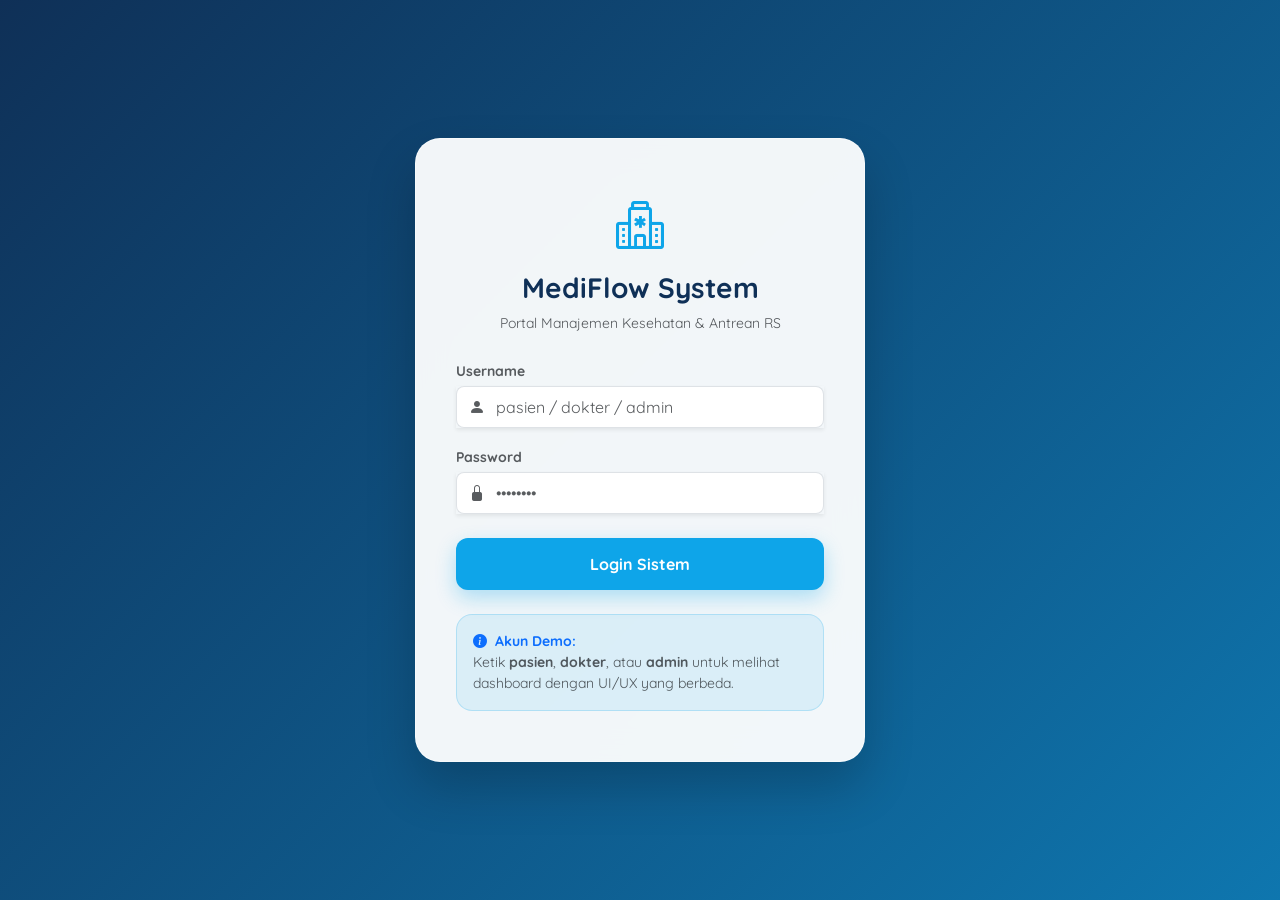
==== index.html @ 08ce0fd3 "project mediflow" ====
<!DOCTYPE html>
<html lang="id">
<head>
    <meta charset="UTF-8">
    <meta name="viewport" content="width=device-width, initial-scale=1.0">
    <title>MediFlow - Sistem RS Modern</title>
    <link href="https://cdn.jsdelivr.net/npm/bootstrap@5.3.0/dist/css/bootstrap.min.css" rel="stylesheet">
    <link rel="stylesheet" href="https://cdn.jsdelivr.net/npm/bootstrap-icons@1.11.1/font/bootstrap-icons.css">
    <link href="https://fonts.googleapis.com/css2?family=Quicksand:wght@400;600;700&display=swap" rel="stylesheet">
    <style>
        /* === GLOBAL & ANIMASI === */
        body { font-family: 'Quicksand', sans-serif; transition: background-color 0.5s ease; margin: 0; padding: 0; }
        
        /* Cegah Scroll Bocor saat Login */
        body.login-mode { overflow: hidden; background-color: #0f3057; }
        
        .view-container { animation: fadeIn 0.6s ease-out; }
        @keyframes fadeIn { 
            0% { opacity: 0; transform: scale(0.98) translateY(15px); } 
            100% { opacity: 1; transform: scale(1) translateY(0); } 
        }

        /* === 1. LOGIN PAGE (Medical Premium Style) === */
        /* Menggunakan Background Medis dengan Overlay Gradasi Biru */
        .login-wrapper { 
            position: relative; 
            height: 100vh; 
            display: flex; 
            justify-content: center; 
            align-items: center; 
            background: linear-gradient(135deg, rgba(15, 48, 87, 0.85) 0%, rgba(14, 165, 233, 0.6) 100%), 
                        url('https://images.unsplash.com/photo-1581056771107-24ca5f033842?q=80&w=2000&auto=format&fit=crop') no-repeat center center;
            background-size: cover;
        }
        .login-box { 
            background: rgba(255, 255, 255, 0.95); /* Glassmorphism effect */
            backdrop-filter: blur(15px);
            border-radius: 25px; 
            padding: 50px 40px; 
            width: 100%; 
            max-width: 450px; 
            box-shadow: 0 25px 50px rgba(0,0,0,0.2); 
            z-index: 2; 
            border: 1px solid rgba(255,255,255,0.5);
        }
        .btn-login { 
            background-color: #0ea5e9; 
            color: white; 
            border-radius: 12px; 
            padding: 14px; 
            font-weight: bold; 
            width: 100%; 
            border: none; 
            transition: 0.3s; 
            box-shadow: 0 8px 20px rgba(14, 165, 233, 0.3);
        }
        .btn-login:hover { background-color: #0284c7; transform: translateY(-2px); box-shadow: 0 10px 25px rgba(14, 165, 233, 0.4); }
        .medical-icon-header { font-size: 3rem; color: #0ea5e9; margin-bottom: 10px; }

        /* === 2. PASIEN (Teal / Ashley) === */
        .bg-teal { background-color: #eef7f7; min-height: 100vh; overflow-x: hidden; }
        .p-sidebar { width: 100px; height: 94vh; background: #88d1d1; position: fixed; left: 20px; top: 3vh; border-radius: 40px; text-align: center; padding: 40px 0; color: white; box-shadow: 10px 0 30px rgba(136, 209, 209, 0.3); z-index: 10; }
        .p-main { margin-left: 140px; padding: 40px; margin-right: 360px; }
        .p-right { width: 340px; height: 94vh; background: white; position: fixed; right: 20px; top: 3vh; border-radius: 40px; padding: 30px; box-shadow: -10px 0 30px rgba(0,0,0,0.02); overflow-y: auto; z-index: 10; }
        .p-card { background: #88d1d1; border-radius: 40px; padding: 30px; color: white; }
        .kk-card { border: 2px solid transparent; padding: 15px; border-radius: 20px; background: #f8fcfc; margin-bottom: 15px; cursor: pointer; transition: 0.3s; }
        .kk-card.active { border-color: #88d1d1; background: #eef7f7; }

        /* === 3. DOKTER (Dark Blue / Alisha) === */
        .bg-doc { background-color: #f4f6fc; min-height: 100vh; overflow-x: hidden; }
        .d-sidebar { width: 90px; height: 96vh; background: #3b5998; position: fixed; left: 20px; top: 2vh; border-radius: 30px; text-align: center; padding: 30px 0; color: white; z-index: 10; }
        .d-main { margin-left: 130px; padding: 40px; margin-right: 380px; }
        .d-right { width: 360px; height: 96vh; background: transparent; position: fixed; right: 20px; top: 2vh; padding: 20px; overflow-y: auto; z-index: 10; }
        .d-banner { background: #4a69bd; border-radius: 20px; padding: 40px; color: white; }
        .d-card { background: white; border-radius: 20px; padding: 25px; box-shadow: 0 5px 15px rgba(0,0,0,0.03); margin-bottom: 20px; }

        /* === 4. ADMIN (Light Blue / Crextio) === */
        .bg-admin { background-color: #e6f0fa; min-height: 100vh; overflow-x: hidden; }
        .a-container { padding: 40px; max-width: 1200px; margin: 0 auto; }
        .a-topnav { background: white; border-radius: 30px; padding: 15px 30px; display: flex; justify-content: space-between; align-items: center; margin-bottom: 30px; box-shadow: 0 5px 15px rgba(0,0,0,0.02); }
        .a-card { background: white; border-radius: 25px; padding: 30px; box-shadow: 0 10px 20px rgba(0,0,0,0.02); height: 100%; }
        .bpjs-box { background: #f8fbff; border: 2px dashed #b8cde0; border-radius: 15px; padding: 20px; }
    </style>
</head>
<body class="login-mode">

    <div id="viewLogin" class="login-wrapper view-container">
        <div class="login-box text-center">
            <div class="medical-icon-header"><i class="bi bi-hospital"></i></div>
            <h3 class="fw-bold mb-2" style="color: #0f3057;">MediFlow System</h3>
            <p class="text-muted small mb-4">Portal Manajemen Kesehatan & Antrean RS</p>
            
            <div class="mb-3 text-start">
                <label class="small fw-bold text-muted mb-1">Username</label>
                <div class="input-group shadow-sm">
                    <span class="input-group-text bg-white border-end-0 rounded-start-3"><i class="bi bi-person-fill text-muted"></i></span>
                    <input type="text" id="loginUsername" class="form-control border-start-0 ps-0 py-2 rounded-end-3" placeholder="pasien / dokter / admin">
                </div>
            </div>
            <div class="mb-4 text-start">
                <label class="small fw-bold text-muted mb-1">Password</label>
                <div class="input-group shadow-sm">
                    <span class="input-group-text bg-white border-end-0 rounded-start-3"><i class="bi bi-lock-fill text-muted"></i></span>
                    <input type="password" class="form-control border-start-0 ps-0 py-2 rounded-end-3" placeholder="••••••••">
                </div>
            </div>
            <button onclick="prosesLogin()" class="btn-login">Login Sistem</button>
            
            <div class="mt-4 p-3 rounded-4 small text-start" style="background: rgba(14, 165, 233, 0.1); border: 1px solid rgba(14, 165, 233, 0.2);">
                <b class="text-primary"><i class="bi bi-info-circle-fill me-1"></i> Akun Demo:</b><br>
                <span class="text-muted">Ketik <b>pasien</b>, <b>dokter</b>, atau <b>admin</b> untuk melihat dashboard dengan UI/UX yang berbeda.</span>
            </div>
        </div>
    </div>


    <div id="viewPasien" class="view-container d-none">
        <div class="p-sidebar">
            <h3 class="mb-5"><i class="bi bi-heart-pulse"></i></h3>
            <div class="mb-4 fs-4"><i class="bi bi-house-door-fill"></i></div>
            <div class="mb-4 fs-4 opacity-50"><i class="bi bi-calendar-check"></i></div>
            <a href="#" onclick="logout()" class="text-white mt-5 d-block fs-4"><i class="bi bi-box-arrow-left"></i></a>
        </div>

        <div class="p-main">
            <h2 class="fw-bold mb-1">Halo, <span id="pNameHeader">Ashley</span>!</h2>
            <p class="text-muted mb-4">Dashboard Pasien & Keluarga</p>

            <div class="row g-4">
                <div class="col-lg-7">
                    <div class="p-card h-100">
                        <h3>Cek Kesehatan</h3>
                        <p class="opacity-75 small mb-4">Pantau jadwal kontrol dan riwayat<br>penyakit keluarga Anda.</p>
                        <button class="btn btn-light text-info fw-bold rounded-pill px-4" onclick="alert('Membuka form pendaftaran kontrol...')">Buat Jadwal Baru +</button>
                    </div>
                </div>
                <div class="col-lg-5">
                    <div class="bg-white p-4 rounded-4 shadow-sm h-100 border-start border-info border-5">
                        <h6 class="fw-bold text-info mb-3"><i class="bi bi-clipboard2-pulse me-2"></i>Riwayat Penyakit</h6>
                        <div id="pRiwayat" class="small text-muted">
                            - Tidak ada riwayat penyakit berat.<br>- Jadwal Kontrol Gigi (Rutin)
                        </div>
                    </div>
                </div>
                <div class="col-12">
                    <div class="bg-white p-4 rounded-4 shadow-sm">
                        <h6 class="fw-bold mb-3">Jadwal Kontrol Berikutnya</h6>
                        <div class="d-flex justify-content-between text-center small px-3">
                            <span class="text-muted">Sen</span><span class="text-muted">Sel</span><span class="text-muted">Rab</span><span class="text-muted">Kam</span>
                            <span class="text-white bg-info rounded px-3 py-1 fw-bold shadow-sm" id="pJadwal">Jum (Poli Gigi)</span>
                            <span class="text-muted">Sab</span><span class="text-muted">Min</span>
                        </div>
                    </div>
                </div>
            </div>
        </div>

        <div class="p-right">
            <div class="text-center mb-4">
                <img src="https://ui-avatars.com/api/?name=Ashley&background=88d1d1&color=fff" class="rounded-circle mb-2" width="90" id="pFoto">
                <h5 class="fw-bold mb-0" id="pNameCard">Ashley Black</h5>
                <p class="small text-muted" id="pRoleCard">Anak - Pasien Aktif</p>
                
                <div class="d-flex justify-content-between bg-light p-3 rounded-4 mt-3 small">
                    <div>Blood<br><b class="text-dark fs-5" id="pBlood">A+</b></div>
                    <div>Height<br><b class="text-dark fs-5" id="pHeight">164cm</b></div>
                    <div>Weight<br><b class="text-dark fs-5" id="pWeight">57kg</b></div>
                </div>
            </div>

            <h6 class="fw-bold mb-3"><i class="bi bi-people-fill me-2 text-info"></i>Kartu Keluarga (KK)</h6>
            <div class="kk-card active" onclick="ubahKeluarga('Ashley', 'Anak', 'A+', '164cm', '57kg', '- Tidak ada riwayat penyakit berat.<br>- Jadwal Kontrol Gigi (Rutin)', 'Jum (Poli Gigi)', this)">
                <h6 class="mb-0 fw-bold">Ashley Black</h6><small class="text-muted">Anak</small>
            </div>
            <div class="kk-card" onclick="ubahKeluarga('John', 'Ayah', 'O', '175cm', '78kg', '- Hipertensi (Darah Tinggi)<br>- Kolesterol Tinggi', 'Sen (Poli Jantung)', this)">
                <h6 class="mb-0 fw-bold">John Black</h6><small class="text-muted">Ayah</small>
            </div>
            <div class="kk-card" onclick="ubahKeluarga('Jane', 'Ibu', 'B', '160cm', '62kg', '- Asam Lambung (Maag Akut)<br>- Vertigo Ringan', 'Rab (Poli Umum)', this)">
                <h6 class="mb-0 fw-bold">Jane Black</h6><small class="text-muted">Ibu</small>
            </div>
        </div>
    </div>


    <div id="viewDokter" class="view-container d-none">
        <div class="d-sidebar">
            <div class="fs-4 mb-5"><i class="bi bi-capsule"></i></div>
            <div class="fs-4 mb-4"><i class="bi bi-calendar-week"></i></div>
            <a href="#" onclick="logout()" class="text-white mt-auto d-block fs-4"><i class="bi bi-box-arrow-left"></i></a>
        </div>

        <div class="d-main">
            <div class="d-banner mb-4 shadow-sm">
                <h2 class="fw-bold">Good Day, Dr. Nicholls!</h2>
                <p class="mb-0 opacity-75">Overview jadwal pasien Anda hari ini.</p>
            </div>

            <div class="d-card">
                <h5 class="fw-bold mb-4">Jadwal Pasien Hari Ini</h5>
                <div class="table-responsive">
                    <table class="table align-middle">
                        <thead class="text-muted small"><tr><th>WAKTU</th><th>NAMA PASIEN</th><th>KELUHAN</th><th>AKSI</th></tr></thead>
                        <tbody>
                            <tr>
                                <td><b class="text-dark">09:00 AM</b></td>
                                <td><b class="text-primary">John Black</b></td>
                                <td>Kontrol Hipertensi</td>
                                <td><button class="btn btn-sm btn-primary rounded-pill px-4">Panggil</button></td>
                            </tr>
                            <tr>
                                <td><b class="text-dark">10:30 AM</b></td>
                                <td><b class="text-primary">Jane Black</b></td>
                                <td>Asam Lambung Akut</td>
                                <td><button class="btn btn-sm btn-outline-danger rounded-pill px-4" onclick="alert('Reschedule jadwal pasien ini?')">Reschedule</button></td>
                            </tr>
                        </tbody>
                    </table>
                </div>
            </div>
        </div>

        <div class="d-right">
            <div class="d-card text-center mb-4">
                <img src="https://ui-avatars.com/api/?name=Alisha&background=2c5af3&color=fff" class="rounded-circle mb-3 border border-3 border-primary" width="100">
                <h5 class="fw-bold mb-0">Dr. Alisha Nicholls</h5>
                <p class="small text-muted mb-3">Dokter Spesialis Penyakit Dalam</p>
                <div class="bg-light p-3 rounded-4 small text-muted text-start">
                    <div class="mb-2"><i class="bi bi-droplet-fill text-danger me-2"></i>Blood: <b>A(II) Rh+</b></div>
                    <div><i class="bi bi-clock-fill text-primary me-2"></i>Hours: <b>9am - 5pm</b></div>
                </div>
            </div>
        </div>
    </div>


    <div id="viewAdmin" class="view-container d-none">
        <div class="a-container">
            <div class="a-topnav">
                <h4 class="fw-bold text-primary mb-0"><i class="bi bi-shield-check me-2"></i>Panel Administrasi</h4>
                <button onclick="logout()" class="btn btn-danger rounded-pill px-4">Logout</button>
            </div>

            <h2 class="fw-bold mb-4">Welcome, Admin Registrasi</h2>

            <div class="row g-4">
                <div class="col-md-5">
                    <div class="a-card bg-primary text-white text-center">
                        <i class="bi bi-people-fill display-1 opacity-50 mb-3 d-block"></i>
                        <h4 class="fw-bold">Tugas Utama Admin</h4>
                        <p class="small opacity-75">Cek data pasien saat registrasi.<br>Pastikan status BPJS aktif sebelum dicetak.</p>
                    </div>
                </div>

                <div class="col-md-7">
                    <div class="a-card">
                        <h5 class="fw-bold mb-4"><i class="bi bi-search me-2 text-primary"></i>Pengecekan Data & BPJS</h5>
                        <div class="bpjs-box">
                            <label class="small fw-bold mb-2">Masukkan Nama Pasien (Contoh: John / Jane):</label>
                            <div class="input-group mb-3 shadow-sm">
                                <input type="text" id="adminInput" class="form-control bg-white" placeholder="Ketik nama pasien...">
                                <button onclick="cekDataAdmin()" class="btn btn-primary px-4 fw-bold">Cek Status</button>
                            </div>
                            
                            <div id="hasilAdmin" class="d-none mt-4 p-4 bg-white rounded-4 shadow-sm border border-2">
                                <h5 class="fw-bold mb-1" id="resNama">Nama Pasien</h5>
                                <div class="mb-3" id="resStatus">Status BPJS</div>
                                <div id="btnAksiAdmin"></div>
                            </div>
                        </div>
                    </div>
                </div>
            </div>
        </div>
    </div>


    <script>
        // 1. Fungsi Login & Animasi
        function prosesLogin() {
            const user = document.getElementById('loginUsername').value.toLowerCase().trim();
            const views = document.querySelectorAll('.view-container');
            
            // Validasi Input
            if(user !== 'pasien' && user !== 'dokter' && user !== 'admin') {
                alert('Username salah! Harap ketik: pasien, dokter, atau admin');
                return;
            }

            // Sembunyikan semua view dan hilangkan class overflow pada body
            views.forEach(el => el.classList.add('d-none'));
            document.body.classList.remove('login-mode');

            // Tampilkan View & Ganti Warna Background Sesuai Role
            if(user === 'pasien') {
                document.getElementById('viewPasien').classList.remove('d-none');
                document.body.className = 'bg-teal';
            } else if(user === 'dokter') {
                document.getElementById('viewDokter').classList.remove('d-none');
                document.body.className = 'bg-doc';
            } else if(user === 'admin') {
                document.getElementById('viewAdmin').classList.remove('d-none');
                document.body.className = 'bg-admin';
            }
        }

        // 2. Fungsi Logout
        function logout() {
            document.querySelectorAll('.view-container').forEach(el => el.classList.add('d-none'));
            document.getElementById('viewLogin').classList.remove('d-none');
            document.getElementById('loginUsername').value = '';
            document.body.className = 'login-mode'; 
        }

        // 3. Fungsi Pasien: Interaksi Ganti Data KK
        function ubahKeluarga(nama, role, blood, height, weight, history, jadwal, element) {
            document.getElementById('pNameHeader').innerText = nama;
            document.getElementById('pNameCard').innerText = nama + " Black";
            document.getElementById('pRoleCard').innerText = role + " - Pasien Aktif";
            document.getElementById('pBlood').innerText = blood;
            document.getElementById('pHeight').innerText = height;
            document.getElementById('pWeight').innerText = weight;
            document.getElementById('pRiwayat').innerHTML = history;
            document.getElementById('pJadwal').innerText = jadwal;
            document.getElementById('pFoto').src = `https://ui-avatars.com/api/?name=${nama}&background=88d1d1&color=fff`;

            document.querySelectorAll('.kk-card').forEach(card => card.classList.remove('active'));
            element.classList.add('active');
        }

        // 4. Fungsi Admin: Logika Pengecekan BPJS & Opsi Pasien Umum
        function cekDataAdmin() {
            const input = document.getElementById('adminInput').value.toLowerCase().trim();
            const hasilBox = document.getElementById('hasilAdmin');
            const resNama = document.getElementById('resNama');
            const resStatus = document.getElementById('resStatus');
            const btnAksi = document.getElementById('btnAksiAdmin');

            if(input === '') { alert('Nama tidak boleh kosong!'); return; }

            hasilBox.classList.remove('d-none');

            // Skenario Logika 
            if(input.includes('john')) {
                hasilBox.className = "mt-4 p-4 bg-white rounded-4 shadow-sm border border-2 border-danger";
                resNama.innerText = "John Black (Ayah)";
                resStatus.innerHTML = "<span class='badge bg-danger fs-6'><i class='bi bi-x-circle me-1'></i> BPJS Tidak Aktif (Menunggak)</span><p class='small text-muted mt-2'>Pasien belum membayar tagihan BPJS. Tidak bisa menggunakan layanan gratis.</p>";
                btnAksi.innerHTML = `<button class="btn btn-warning w-100 fw-bold shadow-sm" onclick="alert('Sistem diubah. Pasien sekarang mendaftar sebagai PASIEN UMUM (Berbayar).')">Jadikan Pasien Umum</button>`;
            
            } else if (input.includes('jane') || input.includes('ashley')) {
                hasilBox.className = "mt-4 p-4 bg-white rounded-4 shadow-sm border border-2 border-success";
                resNama.innerText = input.includes('jane') ? "Jane Black (Ibu)" : "Ashley Black (Anak)";
                resStatus.innerHTML = "<span class='badge bg-success fs-6'><i class='bi bi-check-circle me-1'></i> BPJS Aktif</span><p class='small text-muted mt-2'>Data valid. Pasien berhak menerima layanan BPJS penuh.</p>";
                btnAksi.innerHTML = `<button class="btn btn-success w-100 fw-bold shadow-sm" onclick="alert('Antrean BPJS berhasil dicetak!')">Cetak Antrean BPJS</button>`;
            
            } else {
                hasilBox.className = "mt-4 p-4 bg-white rounded-4 shadow-sm border border-2 border-secondary";
                resNama.innerText = "Data Tidak Ditemukan";
                resStatus.innerHTML = "<span class='text-muted small'>Pastikan nama diketik dengan benar.</span>";
                btnAksi.innerHTML = "";
            }
        }
    </script>
</body>
</html>
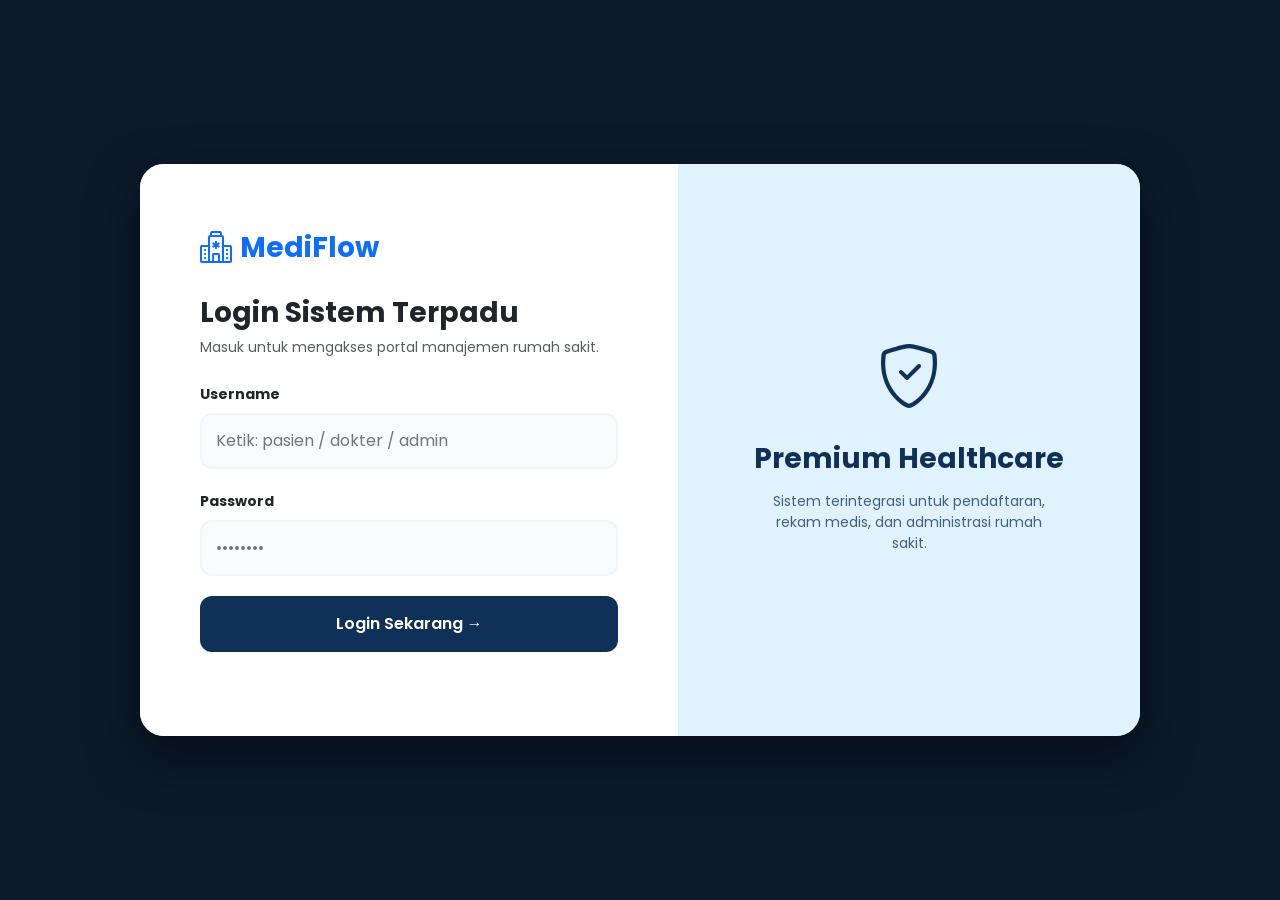
==== commit 55564bb5: "first mediflow dashboard" ====
--- a/index.html
+++ b/index.html
@@ -3,362 +3,39 @@
 <head>
     <meta charset="UTF-8">
     <meta name="viewport" content="width=device-width, initial-scale=1.0">
-    <title>MediFlow - Sistem RS Modern</title>
+    <title>MediFlow - Premium Healthcare</title>
     <link href="https://cdn.jsdelivr.net/npm/bootstrap@5.3.0/dist/css/bootstrap.min.css" rel="stylesheet">
     <link rel="stylesheet" href="https://cdn.jsdelivr.net/npm/bootstrap-icons@1.11.1/font/bootstrap-icons.css">
-    <link href="https://fonts.googleapis.com/css2?family=Quicksand:wght@400;600;700&display=swap" rel="stylesheet">
-    <style>
-        /* === GLOBAL & ANIMASI === */
-        body { font-family: 'Quicksand', sans-serif; transition: background-color 0.5s ease; margin: 0; padding: 0; }
-        
-        /* Cegah Scroll Bocor saat Login */
-        body.login-mode { overflow: hidden; background-color: #0f3057; }
-        
-        .view-container { animation: fadeIn 0.6s ease-out; }
-        @keyframes fadeIn { 
-            0% { opacity: 0; transform: scale(0.98) translateY(15px); } 
-            100% { opacity: 1; transform: scale(1) translateY(0); } 
-        }
-
-        /* === 1. LOGIN PAGE (Medical Premium Style) === */
-        /* Menggunakan Background Medis dengan Overlay Gradasi Biru */
-        .login-wrapper { 
-            position: relative; 
-            height: 100vh; 
-            display: flex; 
-            justify-content: center; 
-            align-items: center; 
-            background: linear-gradient(135deg, rgba(15, 48, 87, 0.85) 0%, rgba(14, 165, 233, 0.6) 100%), 
-                        url('https://images.unsplash.com/photo-1581056771107-24ca5f033842?q=80&w=2000&auto=format&fit=crop') no-repeat center center;
-            background-size: cover;
-        }
-        .login-box { 
-            background: rgba(255, 255, 255, 0.95); /* Glassmorphism effect */
-            backdrop-filter: blur(15px);
-            border-radius: 25px; 
-            padding: 50px 40px; 
-            width: 100%; 
-            max-width: 450px; 
-            box-shadow: 0 25px 50px rgba(0,0,0,0.2); 
-            z-index: 2; 
-            border: 1px solid rgba(255,255,255,0.5);
-        }
-        .btn-login { 
-            background-color: #0ea5e9; 
-            color: white; 
-            border-radius: 12px; 
-            padding: 14px; 
-            font-weight: bold; 
-            width: 100%; 
-            border: none; 
-            transition: 0.3s; 
-            box-shadow: 0 8px 20px rgba(14, 165, 233, 0.3);
-        }
-        .btn-login:hover { background-color: #0284c7; transform: translateY(-2px); box-shadow: 0 10px 25px rgba(14, 165, 233, 0.4); }
-        .medical-icon-header { font-size: 3rem; color: #0ea5e9; margin-bottom: 10px; }
-
-        /* === 2. PASIEN (Teal / Ashley) === */
-        .bg-teal { background-color: #eef7f7; min-height: 100vh; overflow-x: hidden; }
-        .p-sidebar { width: 100px; height: 94vh; background: #88d1d1; position: fixed; left: 20px; top: 3vh; border-radius: 40px; text-align: center; padding: 40px 0; color: white; box-shadow: 10px 0 30px rgba(136, 209, 209, 0.3); z-index: 10; }
-        .p-main { margin-left: 140px; padding: 40px; margin-right: 360px; }
-        .p-right { width: 340px; height: 94vh; background: white; position: fixed; right: 20px; top: 3vh; border-radius: 40px; padding: 30px; box-shadow: -10px 0 30px rgba(0,0,0,0.02); overflow-y: auto; z-index: 10; }
-        .p-card { background: #88d1d1; border-radius: 40px; padding: 30px; color: white; }
-        .kk-card { border: 2px solid transparent; padding: 15px; border-radius: 20px; background: #f8fcfc; margin-bottom: 15px; cursor: pointer; transition: 0.3s; }
-        .kk-card.active { border-color: #88d1d1; background: #eef7f7; }
-
-        /* === 3. DOKTER (Dark Blue / Alisha) === */
-        .bg-doc { background-color: #f4f6fc; min-height: 100vh; overflow-x: hidden; }
-        .d-sidebar { width: 90px; height: 96vh; background: #3b5998; position: fixed; left: 20px; top: 2vh; border-radius: 30px; text-align: center; padding: 30px 0; color: white; z-index: 10; }
-        .d-main { margin-left: 130px; padding: 40px; margin-right: 380px; }
-        .d-right { width: 360px; height: 96vh; background: transparent; position: fixed; right: 20px; top: 2vh; padding: 20px; overflow-y: auto; z-index: 10; }
-        .d-banner { background: #4a69bd; border-radius: 20px; padding: 40px; color: white; }
-        .d-card { background: white; border-radius: 20px; padding: 25px; box-shadow: 0 5px 15px rgba(0,0,0,0.03); margin-bottom: 20px; }
-
-        /* === 4. ADMIN (Light Blue / Crextio) === */
-        .bg-admin { background-color: #e6f0fa; min-height: 100vh; overflow-x: hidden; }
-        .a-container { padding: 40px; max-width: 1200px; margin: 0 auto; }
-        .a-topnav { background: white; border-radius: 30px; padding: 15px 30px; display: flex; justify-content: space-between; align-items: center; margin-bottom: 30px; box-shadow: 0 5px 15px rgba(0,0,0,0.02); }
-        .a-card { background: white; border-radius: 25px; padding: 30px; box-shadow: 0 10px 20px rgba(0,0,0,0.02); height: 100%; }
-        .bpjs-box { background: #f8fbff; border: 2px dashed #b8cde0; border-radius: 15px; padding: 20px; }
-    </style>
+    <link href="https://fonts.googleapis.com/css2?family=Poppins:wght@400;500;600;700&family=Quicksand:wght@500;600;700&display=swap" rel="stylesheet">
+    <link rel="stylesheet" href="assets/css/style.css">
 </head>
 <body class="login-mode">
 
-    <div id="viewLogin" class="login-wrapper view-container">
-        <div class="login-box text-center">
-            <div class="medical-icon-header"><i class="bi bi-hospital"></i></div>
-            <h3 class="fw-bold mb-2" style="color: #0f3057;">MediFlow System</h3>
-            <p class="text-muted small mb-4">Portal Manajemen Kesehatan & Antrean RS</p>
-            
-            <div class="mb-3 text-start">
-                <label class="small fw-bold text-muted mb-1">Username</label>
-                <div class="input-group shadow-sm">
-                    <span class="input-group-text bg-white border-end-0 rounded-start-3"><i class="bi bi-person-fill text-muted"></i></span>
-                    <input type="text" id="loginUsername" class="form-control border-start-0 ps-0 py-2 rounded-end-3" placeholder="pasien / dokter / admin">
+    <div class="login-wrapper">
+        <div class="login-split">
+            <div class="log-left">
+                <div class="d-flex align-items-center mb-4">
+                    <i class="bi bi-hospital fs-2 text-primary me-2"></i>
+                    <h3 class="fw-bold text-primary mb-0">MediFlow</h3>
                 </div>
+                <h3 class="fw-bold mb-2">Login Sistem Terpadu</h3>
+                <p class="text-muted small mb-4">Masuk untuk mengakses portal manajemen rumah sakit.</p>
+                
+                <label class="fw-bold small mb-2 text-dark">Username</label>
+                <input type="text" id="loginUsername" class="med-input" placeholder="Ketik: pasien / dokter / admin">
+                
+                <label class="fw-bold small mb-2 text-dark">Password</label>
+                <input type="password" class="med-input" placeholder="••••••••">
+                
+                <button onclick="prosesLogin()" class="btn-log mb-4">Login Sekarang →</button>
             </div>
-            <div class="mb-4 text-start">
-                <label class="small fw-bold text-muted mb-1">Password</label>
-                <div class="input-group shadow-sm">
-                    <span class="input-group-text bg-white border-end-0 rounded-start-3"><i class="bi bi-lock-fill text-muted"></i></span>
-                    <input type="password" class="form-control border-start-0 ps-0 py-2 rounded-end-3" placeholder="••••••••">
-                </div>
-            </div>
-            <button onclick="prosesLogin()" class="btn-login">Login Sistem</button>
-            
-            <div class="mt-4 p-3 rounded-4 small text-start" style="background: rgba(14, 165, 233, 0.1); border: 1px solid rgba(14, 165, 233, 0.2);">
-                <b class="text-primary"><i class="bi bi-info-circle-fill me-1"></i> Akun Demo:</b><br>
-                <span class="text-muted">Ketik <b>pasien</b>, <b>dokter</b>, atau <b>admin</b> untuk melihat dashboard dengan UI/UX yang berbeda.</span>
+            <div class="log-right">
+                <i class="bi bi-shield-check" style="font-size: 4rem;"></i>
+                <h3 class="fw-bold mt-3">Premium Healthcare</h3>
+                <p class="opacity-75 small px-4 mt-2">Sistem terintegrasi untuk pendaftaran, rekam medis, dan administrasi rumah sakit.</p>
             </div>
         </div>
     </div>
-
-
-    <div id="viewPasien" class="view-container d-none">
-        <div class="p-sidebar">
-            <h3 class="mb-5"><i class="bi bi-heart-pulse"></i></h3>
-            <div class="mb-4 fs-4"><i class="bi bi-house-door-fill"></i></div>
-            <div class="mb-4 fs-4 opacity-50"><i class="bi bi-calendar-check"></i></div>
-            <a href="#" onclick="logout()" class="text-white mt-5 d-block fs-4"><i class="bi bi-box-arrow-left"></i></a>
-        </div>
-
-        <div class="p-main">
-            <h2 class="fw-bold mb-1">Halo, <span id="pNameHeader">Ashley</span>!</h2>
-            <p class="text-muted mb-4">Dashboard Pasien & Keluarga</p>
-
-            <div class="row g-4">
-                <div class="col-lg-7">
-                    <div class="p-card h-100">
-                        <h3>Cek Kesehatan</h3>
-                        <p class="opacity-75 small mb-4">Pantau jadwal kontrol dan riwayat<br>penyakit keluarga Anda.</p>
-                        <button class="btn btn-light text-info fw-bold rounded-pill px-4" onclick="alert('Membuka form pendaftaran kontrol...')">Buat Jadwal Baru +</button>
-                    </div>
-                </div>
-                <div class="col-lg-5">
-                    <div class="bg-white p-4 rounded-4 shadow-sm h-100 border-start border-info border-5">
-                        <h6 class="fw-bold text-info mb-3"><i class="bi bi-clipboard2-pulse me-2"></i>Riwayat Penyakit</h6>
-                        <div id="pRiwayat" class="small text-muted">
-                            - Tidak ada riwayat penyakit berat.<br>- Jadwal Kontrol Gigi (Rutin)
-                        </div>
-                    </div>
-                </div>
-                <div class="col-12">
-                    <div class="bg-white p-4 rounded-4 shadow-sm">
-                        <h6 class="fw-bold mb-3">Jadwal Kontrol Berikutnya</h6>
-                        <div class="d-flex justify-content-between text-center small px-3">
-                            <span class="text-muted">Sen</span><span class="text-muted">Sel</span><span class="text-muted">Rab</span><span class="text-muted">Kam</span>
-                            <span class="text-white bg-info rounded px-3 py-1 fw-bold shadow-sm" id="pJadwal">Jum (Poli Gigi)</span>
-                            <span class="text-muted">Sab</span><span class="text-muted">Min</span>
-                        </div>
-                    </div>
-                </div>
-            </div>
-        </div>
-
-        <div class="p-right">
-            <div class="text-center mb-4">
-                <img src="https://ui-avatars.com/api/?name=Ashley&background=88d1d1&color=fff" class="rounded-circle mb-2" width="90" id="pFoto">
-                <h5 class="fw-bold mb-0" id="pNameCard">Ashley Black</h5>
-                <p class="small text-muted" id="pRoleCard">Anak - Pasien Aktif</p>
-                
-                <div class="d-flex justify-content-between bg-light p-3 rounded-4 mt-3 small">
-                    <div>Blood<br><b class="text-dark fs-5" id="pBlood">A+</b></div>
-                    <div>Height<br><b class="text-dark fs-5" id="pHeight">164cm</b></div>
-                    <div>Weight<br><b class="text-dark fs-5" id="pWeight">57kg</b></div>
-                </div>
-            </div>
-
-            <h6 class="fw-bold mb-3"><i class="bi bi-people-fill me-2 text-info"></i>Kartu Keluarga (KK)</h6>
-            <div class="kk-card active" onclick="ubahKeluarga('Ashley', 'Anak', 'A+', '164cm', '57kg', '- Tidak ada riwayat penyakit berat.<br>- Jadwal Kontrol Gigi (Rutin)', 'Jum (Poli Gigi)', this)">
-                <h6 class="mb-0 fw-bold">Ashley Black</h6><small class="text-muted">Anak</small>
-            </div>
-            <div class="kk-card" onclick="ubahKeluarga('John', 'Ayah', 'O', '175cm', '78kg', '- Hipertensi (Darah Tinggi)<br>- Kolesterol Tinggi', 'Sen (Poli Jantung)', this)">
-                <h6 class="mb-0 fw-bold">John Black</h6><small class="text-muted">Ayah</small>
-            </div>
-            <div class="kk-card" onclick="ubahKeluarga('Jane', 'Ibu', 'B', '160cm', '62kg', '- Asam Lambung (Maag Akut)<br>- Vertigo Ringan', 'Rab (Poli Umum)', this)">
-                <h6 class="mb-0 fw-bold">Jane Black</h6><small class="text-muted">Ibu</small>
-            </div>
-        </div>
-    </div>
-
-
-    <div id="viewDokter" class="view-container d-none">
-        <div class="d-sidebar">
-            <div class="fs-4 mb-5"><i class="bi bi-capsule"></i></div>
-            <div class="fs-4 mb-4"><i class="bi bi-calendar-week"></i></div>
-            <a href="#" onclick="logout()" class="text-white mt-auto d-block fs-4"><i class="bi bi-box-arrow-left"></i></a>
-        </div>
-
-        <div class="d-main">
-            <div class="d-banner mb-4 shadow-sm">
-                <h2 class="fw-bold">Good Day, Dr. Nicholls!</h2>
-                <p class="mb-0 opacity-75">Overview jadwal pasien Anda hari ini.</p>
-            </div>
-
-            <div class="d-card">
-                <h5 class="fw-bold mb-4">Jadwal Pasien Hari Ini</h5>
-                <div class="table-responsive">
-                    <table class="table align-middle">
-                        <thead class="text-muted small"><tr><th>WAKTU</th><th>NAMA PASIEN</th><th>KELUHAN</th><th>AKSI</th></tr></thead>
-                        <tbody>
-                            <tr>
-                                <td><b class="text-dark">09:00 AM</b></td>
-                                <td><b class="text-primary">John Black</b></td>
-                                <td>Kontrol Hipertensi</td>
-                                <td><button class="btn btn-sm btn-primary rounded-pill px-4">Panggil</button></td>
-                            </tr>
-                            <tr>
-                                <td><b class="text-dark">10:30 AM</b></td>
-                                <td><b class="text-primary">Jane Black</b></td>
-                                <td>Asam Lambung Akut</td>
-                                <td><button class="btn btn-sm btn-outline-danger rounded-pill px-4" onclick="alert('Reschedule jadwal pasien ini?')">Reschedule</button></td>
-                            </tr>
-                        </tbody>
-                    </table>
-                </div>
-            </div>
-        </div>
-
-        <div class="d-right">
-            <div class="d-card text-center mb-4">
-                <img src="https://ui-avatars.com/api/?name=Alisha&background=2c5af3&color=fff" class="rounded-circle mb-3 border border-3 border-primary" width="100">
-                <h5 class="fw-bold mb-0">Dr. Alisha Nicholls</h5>
-                <p class="small text-muted mb-3">Dokter Spesialis Penyakit Dalam</p>
-                <div class="bg-light p-3 rounded-4 small text-muted text-start">
-                    <div class="mb-2"><i class="bi bi-droplet-fill text-danger me-2"></i>Blood: <b>A(II) Rh+</b></div>
-                    <div><i class="bi bi-clock-fill text-primary me-2"></i>Hours: <b>9am - 5pm</b></div>
-                </div>
-            </div>
-        </div>
-    </div>
-
-
-    <div id="viewAdmin" class="view-container d-none">
-        <div class="a-container">
-            <div class="a-topnav">
-                <h4 class="fw-bold text-primary mb-0"><i class="bi bi-shield-check me-2"></i>Panel Administrasi</h4>
-                <button onclick="logout()" class="btn btn-danger rounded-pill px-4">Logout</button>
-            </div>
-
-            <h2 class="fw-bold mb-4">Welcome, Admin Registrasi</h2>
-
-            <div class="row g-4">
-                <div class="col-md-5">
-                    <div class="a-card bg-primary text-white text-center">
-                        <i class="bi bi-people-fill display-1 opacity-50 mb-3 d-block"></i>
-                        <h4 class="fw-bold">Tugas Utama Admin</h4>
-                        <p class="small opacity-75">Cek data pasien saat registrasi.<br>Pastikan status BPJS aktif sebelum dicetak.</p>
-                    </div>
-                </div>
-
-                <div class="col-md-7">
-                    <div class="a-card">
-                        <h5 class="fw-bold mb-4"><i class="bi bi-search me-2 text-primary"></i>Pengecekan Data & BPJS</h5>
-                        <div class="bpjs-box">
-                            <label class="small fw-bold mb-2">Masukkan Nama Pasien (Contoh: John / Jane):</label>
-                            <div class="input-group mb-3 shadow-sm">
-                                <input type="text" id="adminInput" class="form-control bg-white" placeholder="Ketik nama pasien...">
-                                <button onclick="cekDataAdmin()" class="btn btn-primary px-4 fw-bold">Cek Status</button>
-                            </div>
-                            
-                            <div id="hasilAdmin" class="d-none mt-4 p-4 bg-white rounded-4 shadow-sm border border-2">
-                                <h5 class="fw-bold mb-1" id="resNama">Nama Pasien</h5>
-                                <div class="mb-3" id="resStatus">Status BPJS</div>
-                                <div id="btnAksiAdmin"></div>
-                            </div>
-                        </div>
-                    </div>
-                </div>
-            </div>
-        </div>
-    </div>
-
-
-    <script>
-        // 1. Fungsi Login & Animasi
-        function prosesLogin() {
-            const user = document.getElementById('loginUsername').value.toLowerCase().trim();
-            const views = document.querySelectorAll('.view-container');
-            
-            // Validasi Input
-            if(user !== 'pasien' && user !== 'dokter' && user !== 'admin') {
-                alert('Username salah! Harap ketik: pasien, dokter, atau admin');
-                return;
-            }
-
-            // Sembunyikan semua view dan hilangkan class overflow pada body
-            views.forEach(el => el.classList.add('d-none'));
-            document.body.classList.remove('login-mode');
-
-            // Tampilkan View & Ganti Warna Background Sesuai Role
-            if(user === 'pasien') {
-                document.getElementById('viewPasien').classList.remove('d-none');
-                document.body.className = 'bg-teal';
-            } else if(user === 'dokter') {
-                document.getElementById('viewDokter').classList.remove('d-none');
-                document.body.className = 'bg-doc';
-            } else if(user === 'admin') {
-                document.getElementById('viewAdmin').classList.remove('d-none');
-                document.body.className = 'bg-admin';
-            }
-        }
-
-        // 2. Fungsi Logout
-        function logout() {
-            document.querySelectorAll('.view-container').forEach(el => el.classList.add('d-none'));
-            document.getElementById('viewLogin').classList.remove('d-none');
-            document.getElementById('loginUsername').value = '';
-            document.body.className = 'login-mode'; 
-        }
-
-        // 3. Fungsi Pasien: Interaksi Ganti Data KK
-        function ubahKeluarga(nama, role, blood, height, weight, history, jadwal, element) {
-            document.getElementById('pNameHeader').innerText = nama;
-            document.getElementById('pNameCard').innerText = nama + " Black";
-            document.getElementById('pRoleCard').innerText = role + " - Pasien Aktif";
-            document.getElementById('pBlood').innerText = blood;
-            document.getElementById('pHeight').innerText = height;
-            document.getElementById('pWeight').innerText = weight;
-            document.getElementById('pRiwayat').innerHTML = history;
-            document.getElementById('pJadwal').innerText = jadwal;
-            document.getElementById('pFoto').src = `https://ui-avatars.com/api/?name=${nama}&background=88d1d1&color=fff`;
-
-            document.querySelectorAll('.kk-card').forEach(card => card.classList.remove('active'));
-            element.classList.add('active');
-        }
-
-        // 4. Fungsi Admin: Logika Pengecekan BPJS & Opsi Pasien Umum
-        function cekDataAdmin() {
-            const input = document.getElementById('adminInput').value.toLowerCase().trim();
-            const hasilBox = document.getElementById('hasilAdmin');
-            const resNama = document.getElementById('resNama');
-            const resStatus = document.getElementById('resStatus');
-            const btnAksi = document.getElementById('btnAksiAdmin');
-
-            if(input === '') { alert('Nama tidak boleh kosong!'); return; }
-
-            hasilBox.classList.remove('d-none');
-
-            // Skenario Logika 
-            if(input.includes('john')) {
-                hasilBox.className = "mt-4 p-4 bg-white rounded-4 shadow-sm border border-2 border-danger";
-                resNama.innerText = "John Black (Ayah)";
-                resStatus.innerHTML = "<span class='badge bg-danger fs-6'><i class='bi bi-x-circle me-1'></i> BPJS Tidak Aktif (Menunggak)</span><p class='small text-muted mt-2'>Pasien belum membayar tagihan BPJS. Tidak bisa menggunakan layanan gratis.</p>";
-                btnAksi.innerHTML = `<button class="btn btn-warning w-100 fw-bold shadow-sm" onclick="alert('Sistem diubah. Pasien sekarang mendaftar sebagai PASIEN UMUM (Berbayar).')">Jadikan Pasien Umum</button>`;
-            
-            } else if (input.includes('jane') || input.includes('ashley')) {
-                hasilBox.className = "mt-4 p-4 bg-white rounded-4 shadow-sm border border-2 border-success";
-                resNama.innerText = input.includes('jane') ? "Jane Black (Ibu)" : "Ashley Black (Anak)";
-                resStatus.innerHTML = "<span class='badge bg-success fs-6'><i class='bi bi-check-circle me-1'></i> BPJS Aktif</span><p class='small text-muted mt-2'>Data valid. Pasien berhak menerima layanan BPJS penuh.</p>";
-                btnAksi.innerHTML = `<button class="btn btn-success w-100 fw-bold shadow-sm" onclick="alert('Antrean BPJS berhasil dicetak!')">Cetak Antrean BPJS</button>`;
-            
-            } else {
-                hasilBox.className = "mt-4 p-4 bg-white rounded-4 shadow-sm border border-2 border-secondary";
-                resNama.innerText = "Data Tidak Ditemukan";
-                resStatus.innerHTML = "<span class='text-muted small'>Pastikan nama diketik dengan benar.</span>";
-                btnAksi.innerHTML = "";
-            }
-        }
-    </script>
+    <script src="assets/script.js"></script>
 </body>
 </html>
--- a/assets/css/style.css
+++ b/assets/css/style.css
@@ -0,0 +1,75 @@
+/* === GLOBAL SETTINGS === */
+body { font-family: 'Poppins', sans-serif; margin: 0; padding: 0; overflow-x: hidden; }
+@keyframes fadeIn { from { opacity: 0; transform: translateY(10px); } to { opacity: 1; transform: translateY(0); } }
+
+/* =========================================
+   0. LOGIN PAGE (Split Screen Premium)
+========================================= */
+body.login-mode { background-color: #0c1a2c; overflow: hidden; }
+.login-wrapper { height: 100vh; display: flex; justify-content: center; align-items: center; background: #0c1a2c; animation: fadeIn 0.6s ease-out; }
+.login-split { width: 100%; max-width: 1000px; display: flex; background: white; border-radius: 24px; box-shadow: 0 20px 50px rgba(0,0,0,0.5); overflow: hidden; }
+.log-left { flex: 1.1; padding: 60px; background: white; }
+.log-right { flex: 0.9; background: #e0f2fe; padding: 60px; text-align: center; display: flex; flex-direction: column; justify-content: center; color: #0f3057; }
+.med-input { border: 2px solid #f1f5f9; border-radius: 12px; padding: 14px; width: 100%; margin-bottom: 20px; font-family: 'Poppins', sans-serif; background: #f8fafc; outline: none; transition: 0.3s;}
+.med-input:focus { border-color: #0ea5e9; background: white; }
+.btn-log { background: #0f3057; color: white; border-radius: 12px; padding: 16px; font-weight: 600; width: 100%; border: none; transition: 0.3s; }
+.btn-log:hover { background: #1e40af; }
+
+/* =========================================
+   1. PASIEN (ASHLEY STYLE - TEAL)
+========================================= */
+.bg-pasien { background-color: #eef5f5; font-family: 'Quicksand', sans-serif; animation: fadeIn 0.5s ease-out;}
+.ashley-container { display: flex; padding: 20px; gap: 20px; height: 100vh; box-sizing: border-box; }
+.ash-sidebar { width: 100px; background: #6cb7b7; border-radius: 35px; display: flex; flex-direction: column; align-items: center; padding: 30px 0; color: white; }
+.ash-sidebar .nav-icon { width: 50px; height: 50px; display: flex; justify-content: center; align-items: center; border-radius: 15px; font-size: 1.4rem; margin-bottom: 15px; cursor: pointer; color: rgba(255,255,255,0.7); transition: 0.3s;}
+.ash-sidebar .nav-icon.active { background: rgba(255,255,255,0.2); color: white; }
+.ash-main { flex: 1; display: flex; flex-direction: column; overflow-y: auto; padding: 10px 20px; }
+.ash-card-wel { background: linear-gradient(135deg, #57b7b7, #74c6c6); border-radius: 30px; padding: 30px; color: white; height: 100%; position: relative; overflow: hidden;}
+.ash-card-res { background: linear-gradient(135deg, #7b9df2, #9bbaff); border-radius: 30px; padding: 30px; color: white; height: 100%; }
+.ash-mini-card { background: white; border-radius: 20px; padding: 20px; display: flex; align-items: center; gap: 15px; box-shadow: 0 5px 15px rgba(0,0,0,0.02); height: 100%;}
+.ash-calendar { background: white; border-radius: 30px; padding: 30px; box-shadow: 0 5px 15px rgba(0,0,0,0.02); margin-top: 15px;}
+.cal-grid { display: grid; grid-template-columns: repeat(7, 1fr); text-align: center; gap: 10px 0; margin-top: 15px;}
+.cal-day { font-weight: 600; color: #555; width: 40px; height: 40px; margin: 0 auto; display: flex; align-items: center; justify-content: center; border-radius: 50%; cursor: pointer;}
+.cal-day.active { background: #6cb7b7; color: white; box-shadow: 0 5px 15px rgba(108, 183, 183, 0.4);}
+.cal-day.text-muted { color: #ccc; font-weight: 400;}
+.ash-right { width: 340px; background: white; border-radius: 35px; padding: 30px; box-shadow: -5px 0 20px rgba(0,0,0,0.02); overflow-y: auto; }
+.kk-tab { background: #f0f5f5; border-radius: 12px; padding: 10px; text-align: center; font-size: 0.85rem; font-weight: 600; cursor: pointer; color: #777; flex: 1; transition: 0.3s;}
+.kk-tab.active { background: white; color: #6cb7b7; box-shadow: 0 2px 10px rgba(0,0,0,0.05);}
+
+/* =========================================
+   2. DOKTER (ISTIAK AHMED STYLE - SOLID BLUE)
+========================================= */
+.bg-dokter { background-color: #f0f5fa; animation: fadeIn 0.5s ease-out;}
+.ist-container { display: flex; padding: 20px; gap: 20px; height: 100vh; box-sizing: border-box; }
+.ist-sidebar { width: 260px; background: #0d6efd; border-radius: 30px; color: white; padding: 40px 20px; display: flex; flex-direction: column; align-items: center; }
+.ist-profile { text-align: center; margin-bottom: 40px; }
+.ist-profile img { width: 90px; height: 90px; border-radius: 50%; border: 3px solid rgba(255,255,255,0.3); margin-bottom: 15px; }
+.ist-nav { width: 100%; border-radius: 15px; padding: 15px 20px; color: rgba(255,255,255,0.7); margin-bottom: 10px; cursor: pointer; transition: 0.3s; font-weight: 500; display: flex; align-items: center;}
+.ist-nav.active { background: rgba(255,255,255,0.15); color: white; font-weight: 600;}
+.ist-main { flex: 1; overflow-y: auto; padding: 10px; }
+.ist-stat-card { background: white; border-radius: 20px; padding: 25px; box-shadow: 0 5px 15px rgba(0,0,0,0.02); height: 100%; display: flex; flex-direction: column; justify-content: center;}
+.patient-card { background: white; border-radius: 25px; padding: 25px; box-shadow: 0 5px 15px rgba(0,0,0,0.02); }
+.pc-header { display: flex; align-items: center; gap: 15px; margin-bottom: 20px; }
+.pc-header img { width: 50px; height: 50px; border-radius: 50%; }
+.pc-table { width: 100%; font-size: 0.85rem; }
+.pc-table td { padding: 8px 0; border-bottom: 1px solid #f1f5f9; }
+.pc-table tr:last-child td { border-bottom: none; }
+.status-badge { padding: 5px 12px; border-radius: 20px; font-weight: 600; font-size: 0.75rem; }
+
+/* =========================================
+   3. ADMIN (CREXTIO STYLE - LIGHT BLUE)
+========================================= */
+.bg-admin { background-color: #eaf1f8; animation: fadeIn 0.5s ease-out;}
+.crex-container { padding: 40px; max-width: 1400px; margin: 0 auto; min-height: 100vh;}
+.crex-topnav { display: flex; justify-content: center; margin-bottom: 40px; }
+.crex-pill { background: white; border-radius: 50px; padding: 10px 15px; display: inline-flex; gap: 10px; box-shadow: 0 5px 15px rgba(0,0,0,0.02); }
+.crex-item { padding: 8px 20px; border-radius: 30px; font-weight: 600; font-size: 0.9rem; color: #64748b; cursor: pointer;}
+.crex-item.active { background: #0f3057; color: white; }
+.crex-profile-card { background: linear-gradient(to bottom, #dbeafe, #bae6fd); border-radius: 30px; padding: 30px; text-align: center; height: 100%; position: relative; overflow: hidden;}
+.crex-profile-card img { width: 120px; height: 120px; border-radius: 50%; margin-bottom: 20px; border: 4px solid white; box-shadow: 0 10px 20px rgba(0,0,0,0.1);}
+.crex-stat-box { background: white; border-radius: 30px; padding: 30px; height: 100%; box-shadow: 0 5px 15px rgba(0,0,0,0.02); }
+.crex-dark-card { background: #0f3057; border-radius: 30px; padding: 30px; color: white; height: 100%; box-shadow: 0 10px 30px rgba(15, 48, 87, 0.3);}
+.bpjs-input-group { background: rgba(255,255,255,0.1); border-radius: 15px; padding: 5px; display: flex; margin-bottom: 20px;}
+.bpjs-input-group input { background: transparent; border: none; color: white; padding: 10px 15px; flex: 1; outline: none;}
+.bpjs-input-group input::placeholder { color: rgba(255,255,255,0.5); }
+.bpjs-input-group button { background: #0ea5e9; border: none; border-radius: 12px; color: white; padding: 0 20px; font-weight: 600;}
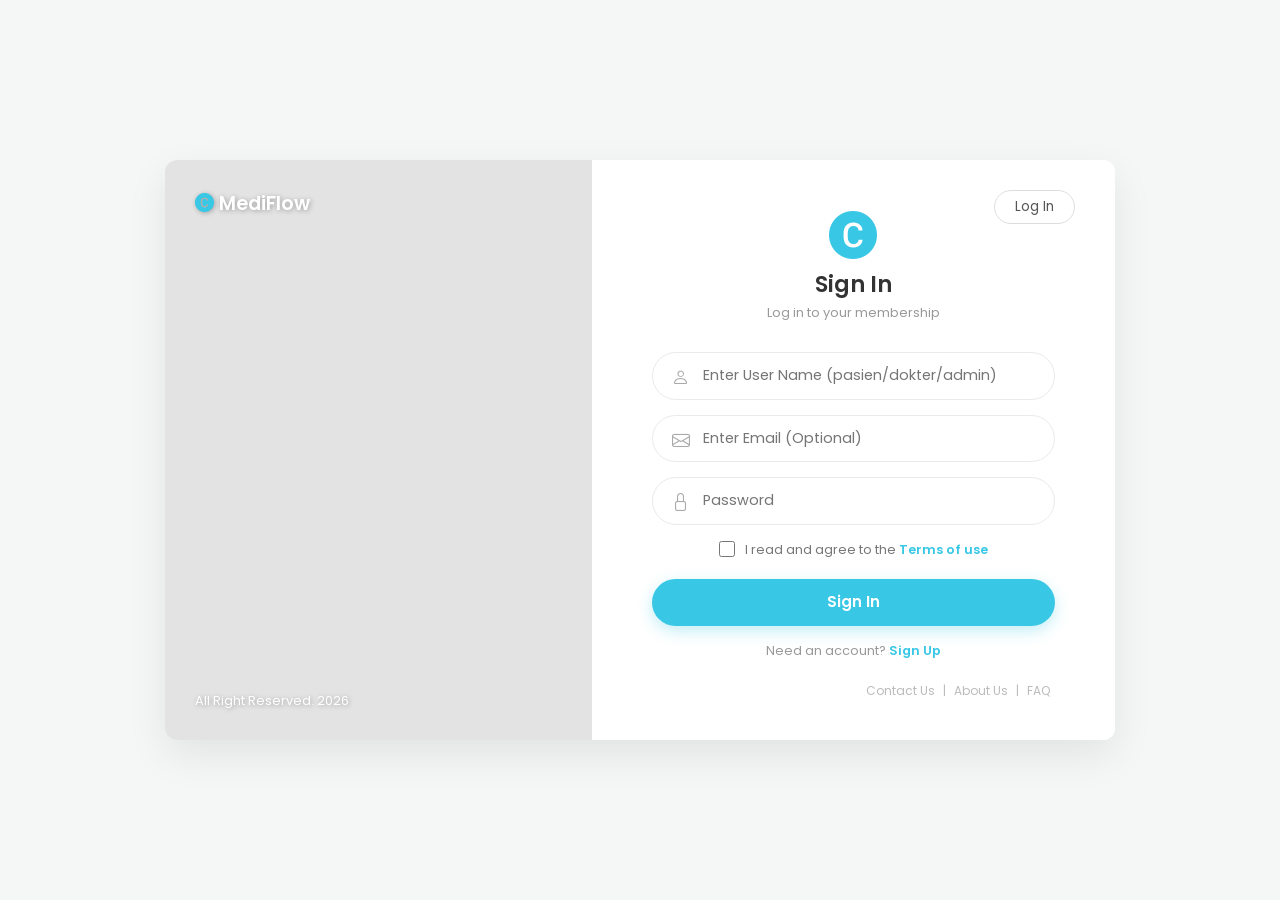
==== commit e3119478: "First commit" ====
--- a/index.html
+++ b/index.html
@@ -3,39 +3,110 @@
 <head>
     <meta charset="UTF-8">
     <meta name="viewport" content="width=device-width, initial-scale=1.0">
-    <title>MediFlow - Premium Healthcare</title>
+    <title>MediFlow - Sign In</title>
     <link href="https://cdn.jsdelivr.net/npm/bootstrap@5.3.0/dist/css/bootstrap.min.css" rel="stylesheet">
     <link rel="stylesheet" href="https://cdn.jsdelivr.net/npm/bootstrap-icons@1.11.1/font/bootstrap-icons.css">
-    <link href="https://fonts.googleapis.com/css2?family=Poppins:wght@400;500;600;700&family=Quicksand:wght@500;600;700&display=swap" rel="stylesheet">
+    <link href="https://fonts.googleapis.com/css2?family=Poppins:wght@400;500;600;700&display=swap" rel="stylesheet">
+    
     <link rel="stylesheet" href="assets/css/style.css">
 </head>
 <body class="login-mode">
 
     <div class="login-wrapper">
         <div class="login-split">
-            <div class="log-left">
-                <div class="d-flex align-items-center mb-4">
-                    <i class="bi bi-hospital fs-2 text-primary me-2"></i>
-                    <h3 class="fw-bold text-primary mb-0">MediFlow</h3>
+            
+            <div class="log-left" id="bg-slider">
+                <div class="slider-overlay"></div>
+                <div class="cal-logo">
+                    <i class="bi bi-c-circle-fill"></i> MediFlow
                 </div>
-                <h3 class="fw-bold mb-2">Login Sistem Terpadu</h3>
-                <p class="text-muted small mb-4">Masuk untuk mengakses portal manajemen rumah sakit.</p>
+                <div class="cal-footer">
+                    All Right Reserved. 2026
+                </div>
+            </div>
+
+            <div class="log-right">
+                <button class="top-btn" onclick="alert('Versi demo, gunakan tombol Sign In di bawah.')">Log In</button>
                 
-                <label class="fw-bold small mb-2 text-dark">Username</label>
-                <input type="text" id="loginUsername" class="med-input" placeholder="Ketik: pasien / dokter / admin">
-                
-                <label class="fw-bold small mb-2 text-dark">Password</label>
-                <input type="password" class="med-input" placeholder="••••••••">
-                
-                <button onclick="prosesLogin()" class="btn-log mb-4">Login Sekarang →</button>
+                <div class="form-center">
+                    <div class="form-logo">
+                        <i class="bi bi-c-circle-fill"></i>
+                    </div>
+                    <h3>Sign In</h3>
+                    <p>Log in to your membership</p>
+
+                    <div class="input-icon">
+                        <i class="bi bi-person"></i>
+                        <input type="text" id="loginUsername" class="cal-input" placeholder="Enter User Name (pasien/dokter/admin)">
+                    </div>
+                    
+                    <div class="input-icon">
+                        <i class="bi bi-envelope"></i>
+                        <input type="email" class="cal-input" placeholder="Enter Email (Optional)">
+                    </div>
+
+                    <div class="input-icon">
+                        <i class="bi bi-lock"></i>
+                        <input type="password" class="cal-input" placeholder="Password">
+                    </div>
+
+                    <div class="check-container">
+                        <input type="checkbox" id="terms">
+                        <label for="terms">I read and agree to the <a href="#">Terms of use</a></label>
+                    </div>
+
+                    <button class="btn-cal" onclick="prosesLogin()">Sign In</button>
+
+                    <div class="bottom-link">
+                        Need an account? <a href="#">Sign Up</a>
+                    </div>
+                </div>
+
+                <div class="right-footer">
+                    <a href="#">Contact Us</a> | <a href="#">About Us</a> | <a href="#">FAQ</a>
+                </div>
             </div>
-            <div class="log-right">
-                <i class="bi bi-shield-check" style="font-size: 4rem;"></i>
-                <h3 class="fw-bold mt-3">Premium Healthcare</h3>
-                <p class="opacity-75 small px-4 mt-2">Sistem terintegrasi untuk pendaftaran, rekam medis, dan administrasi rumah sakit.</p>
-            </div>
+
         </div>
     </div>
-    <script src="assets/script.js"></script>
+
+    <script>
+        // 1. Fungsi Routing Login
+        function prosesLogin() {
+            const user = document.getElementById('loginUsername').value.toLowerCase().trim();
+            
+            if(user === 'pasien') {
+                window.location.href = 'pages/pasien.html';
+            } else if(user === 'dokter') {
+                window.location.href = 'pages/dokter.html';
+            } else if(user === 'admin') {
+                window.location.href = 'pages/admin.html';
+            } else {
+                alert('Username salah! Harap ketik: pasien, dokter, atau admin');
+            }
+        }
+
+        // 2. Fungsi Slider Gambar (Tema Kesehatan Tanpa Biru Tua)
+        const sliderDiv = document.getElementById('bg-slider');
+        
+        // Kumpulan gambar medis cerah (Stetoskop, Dokter, Lab)
+        const images = [
+            "url('https://images.unsplash.com/photo-1584982751601-97dcc096659c?q=80&w=1000&auto=format&fit=crop')", // Stetoskop Cerah
+            "url('https://images.unsplash.com/photo-1516549655169-df83a0774514?q=80&w=1000&auto=format&fit=crop')", // Laboratorium
+            "url('https://images.unsplash.com/photo-1551076805-e18690c5e561?q=80&w=1000&auto=format&fit=crop')"  // Rumah Sakit / Lorong Terang
+        ];
+        
+        let i = 0;
+        function gantiGambar() {
+            sliderDiv.style.backgroundImage = images[i];
+            i = (i + 1) % images.length; // Loop kembali ke 0 jika sudah gambar terakhir
+        }
+
+        // Jalankan gantiGambar setiap 4 detik (4000ms)
+        setInterval(gantiGambar, 4000);
+        
+        // Panggil 1x saat pertama kali web dibuka
+        gantiGambar();
+    </script>
 </body>
 </html>
--- a/assets/css/style.css
+++ b/assets/css/style.css
@@ -3,17 +3,65 @@
 @keyframes fadeIn { from { opacity: 0; transform: translateY(10px); } to { opacity: 1; transform: translateY(0); } }
 
 /* =========================================
-   0. LOGIN PAGE (Split Screen Premium)
+   0. LOGIN PAGE (Calipso Style + Slider)
 ========================================= */
-body.login-mode { background-color: #0c1a2c; overflow: hidden; }
-.login-wrapper { height: 100vh; display: flex; justify-content: center; align-items: center; background: #0c1a2c; animation: fadeIn 0.6s ease-out; }
-.login-split { width: 100%; max-width: 1000px; display: flex; background: white; border-radius: 24px; box-shadow: 0 20px 50px rgba(0,0,0,0.5); overflow: hidden; }
-.log-left { flex: 1.1; padding: 60px; background: white; }
-.log-right { flex: 0.9; background: #e0f2fe; padding: 60px; text-align: center; display: flex; flex-direction: column; justify-content: center; color: #0f3057; }
-.med-input { border: 2px solid #f1f5f9; border-radius: 12px; padding: 14px; width: 100%; margin-bottom: 20px; font-family: 'Poppins', sans-serif; background: #f8fafc; outline: none; transition: 0.3s;}
-.med-input:focus { border-color: #0ea5e9; background: white; }
-.btn-log { background: #0f3057; color: white; border-radius: 12px; padding: 16px; font-weight: 600; width: 100%; border: none; transition: 0.3s; }
-.btn-log:hover { background: #1e40af; }
+body.login-mode { background-color: #f4f7f6; overflow: hidden; } /* Background luar abu-abu sangat muda */
+.login-wrapper { height: 100vh; display: flex; justify-content: center; align-items: center; animation: fadeIn 0.6s ease-out; padding: 20px;}
+.login-split { width: 100%; max-width: 950px; min-height: 580px; display: flex; background: white; border-radius: 12px; box-shadow: 0 15px 40px rgba(0, 0, 0, 0.08); overflow: hidden; }
+
+/* Kiri: Slider Gambar */
+.log-left { 
+    flex: 1; 
+    position: relative; 
+    background-color: #e0e0e0; 
+    background-size: cover; 
+    background-position: center; 
+    transition: background-image 1s ease-in-out; 
+    display: flex;
+    flex-direction: column;
+    justify-content: space-between;
+    padding: 30px;
+}
+/* Overlay transparan abu-abu super tipis agar teks tetap terbaca, TIDAK biru tua */
+.slider-overlay { position: absolute; top: 0; left: 0; right: 0; bottom: 0; background: rgba(255, 255, 255, 0.1); z-index: 1; }
+.cal-logo { position: relative; z-index: 2; color: white; font-weight: 600; font-size: 1.2rem; text-shadow: 1px 1px 5px rgba(0,0,0,0.3); }
+.cal-logo i { color: #38c8e6; }
+.cal-footer { position: relative; z-index: 2; color: white; font-size: 0.8rem; text-shadow: 1px 1px 5px rgba(0,0,0,0.3); }
+
+/* Kanan: Form Login Calipso */
+.log-right { flex: 1.1; background: white; padding: 40px 60px; position: relative; display: flex; flex-direction: column;}
+.top-btn { position: absolute; top: 30px; right: 40px; background: transparent; border: 1px solid #ddd; padding: 6px 20px; border-radius: 50px; font-size: 0.85rem; color: #555; cursor: pointer; transition: 0.3s;}
+.top-btn:hover { border-color: #38c8e6; color: #38c8e6; }
+
+.form-center { margin: auto 0; text-align: center; }
+.form-logo { color: #38c8e6; font-size: 3rem; line-height: 1; margin-bottom: 10px; }
+.form-center h3 { font-weight: 600; color: #333; margin-bottom: 5px; font-size: 1.4rem; }
+.form-center p { font-size: 0.8rem; color: #999; margin-bottom: 30px; }
+
+.input-icon { position: relative; margin-bottom: 15px; }
+.input-icon i { position: absolute; top: 13px; left: 20px; color: #aaa; font-size: 1.1rem; }
+.cal-input { 
+    width: 100%; border: 1px solid #eaeaea; border-radius: 50px; padding: 12px 20px 12px 50px; 
+    font-family: 'Poppins', sans-serif; font-size: 0.9rem; color: #555; outline: none; transition: 0.3s;
+}
+.cal-input:focus { border-color: #38c8e6; box-shadow: 0 0 0 3px rgba(56, 200, 230, 0.1); }
+
+.check-container { display: flex; align-items: center; justify-content: center; gap: 10px; margin-bottom: 20px; font-size: 0.8rem; color: #777; }
+.check-container input[type="checkbox"] { width: 16px; height: 16px; cursor: pointer; }
+.check-container a { color: #38c8e6; text-decoration: none; font-weight: 600; }
+
+.btn-cal { 
+    background: #38c8e6; color: white; border-radius: 50px; padding: 12px; font-weight: 600; width: 100%; 
+    border: none; transition: 0.3s; cursor: pointer; box-shadow: 0 5px 15px rgba(56, 200, 230, 0.3); font-size: 0.95rem;
+}
+.btn-cal:hover { background: #2ab5d3; transform: translateY(-2px); box-shadow: 0 8px 20px rgba(56, 200, 230, 0.4); }
+
+.bottom-link { font-size: 0.8rem; color: #999; margin-top: 15px; }
+.bottom-link a { color: #38c8e6; text-decoration: none; font-weight: 600; }
+.right-footer { text-align: right; margin-top: auto; font-size: 0.75rem; color: #bbb; }
+.right-footer a { color: #bbb; text-decoration: none; margin: 0 5px; transition: 0.3s; }
+.right-footer a:hover { color: #38c8e6; }
+
 
 /* =========================================
    1. PASIEN (ASHLEY STYLE - TEAL)
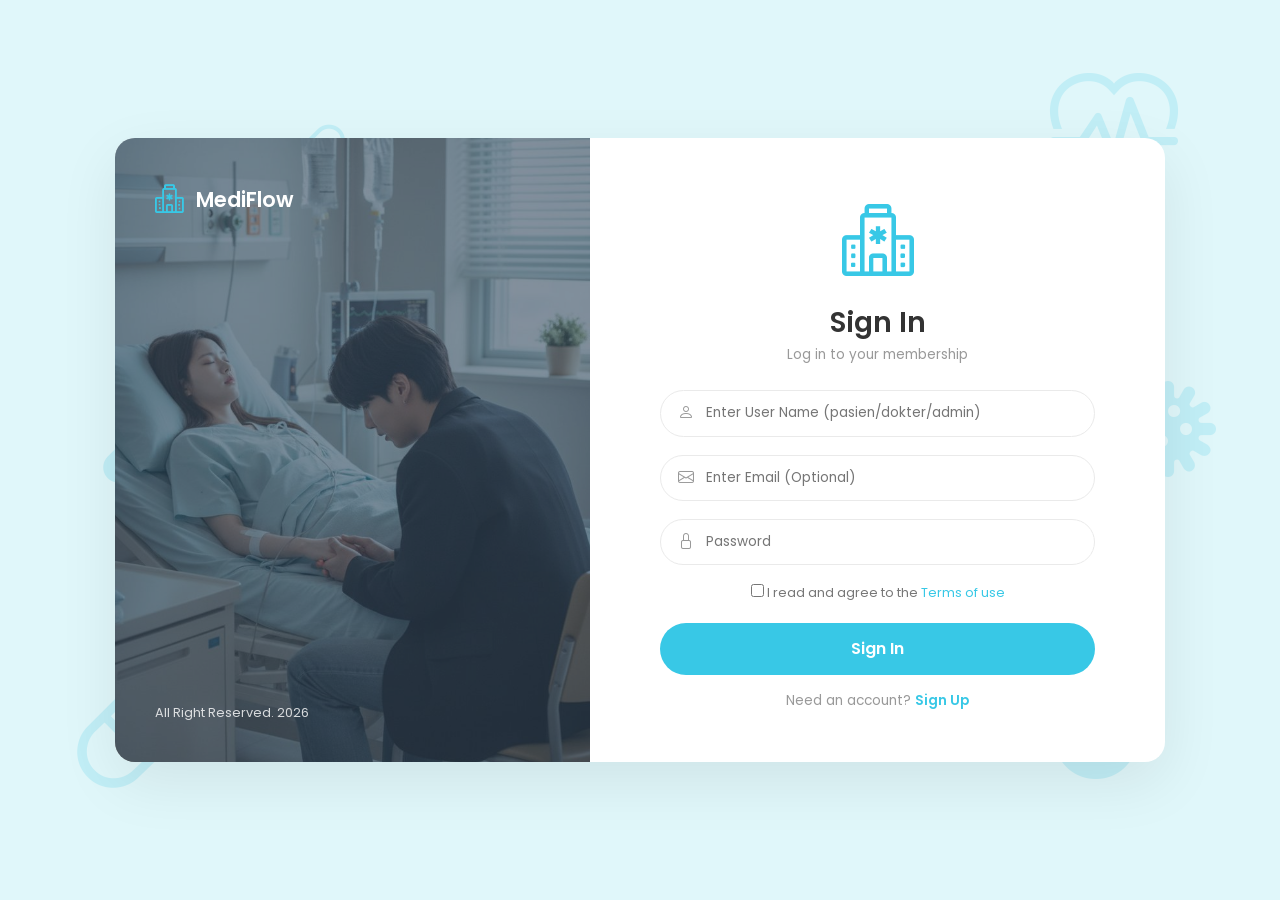
==== commit cb1bf226: "Upload dashboard mediflow ke folder baru" ====
--- a/index.html
+++ b/index.html
@@ -8,17 +8,161 @@
     <link rel="stylesheet" href="https://cdn.jsdelivr.net/npm/bootstrap-icons@1.11.1/font/bootstrap-icons.css">
     <link href="https://fonts.googleapis.com/css2?family=Poppins:wght@400;500;600;700&display=swap" rel="stylesheet">
     
-    <link rel="stylesheet" href="assets/css/style.css">
+    <style>
+        /* RESET DASAR */
+        * { box-sizing: border-box; }
+
+        /* --- 1. ANIMASI MELAYANG HALUS --- */
+        @keyframes floatAnim {
+            0%, 100% { transform: translateY(0) rotate(0deg); }
+            50% { transform: translateY(-25px) rotate(8deg); }
+        }
+
+        /* --- 2. LATAR BELAKANG BIRU MUDA BERSIH --- */
+        body.login-mode {
+            background-color: #e0f7fa; 
+            min-height: 100vh;
+            display: flex;
+            align-items: center;
+            justify-content: center;
+            margin: 0;
+            padding: 20px;
+            overflow: hidden;
+            position: relative;
+            font-family: 'Poppins', sans-serif;
+        }
+
+        /* --- 3. SISTEM IKON BACKGROUND ALAT MEDIS (RAMAI) --- */
+        .bg-icon-container {
+            position: absolute;
+            top: 0; left: 0; width: 100%; height: 100%;
+            z-index: 0;
+            pointer-events: none;
+        }
+
+        .bg-icon {
+            position: absolute;
+            color: #38c8e6; /* Warna Senada Tombol Sign In */
+            opacity: 0.18; /* Transparansi halus agar tidak mengganggu mata */
+            animation: floatAnim 8s ease-in-out infinite;
+        }
+
+        /* Sebaran Ikon Alat Medis di Seluruh Layar */
+        .i1 { top: 5%; left: 5%; font-size: 7rem; }
+        .i2 { top: 12%; left: 22%; font-size: 4rem; animation-delay: 1s; }
+        .i3 { top: 5%; right: 8%; font-size: 8rem; animation-delay: 2s; }
+        .i4 { top: 25%; right: 20%; font-size: 5rem; animation-delay: 0.5s; }
+        .i5 { bottom: 8%; left: 6%; font-size: 9rem; animation-delay: 3s; }
+        .i6 { bottom: 25%; left: 25%; font-size: 4rem; animation-delay: 1.5s; }
+        .i7 { bottom: 10%; right: 10%; font-size: 7rem; animation-delay: 4s; }
+        .i8 { bottom: 35%; right: 28%; font-size: 5rem; animation-delay: 2.5s; }
+        .i9 { top: 45%; left: 8%; font-size: 5rem; animation-delay: 1.2s; }
+        .i10 { top: 40%; right: 5%; font-size: 6rem; animation-delay: 0.8s; }
+        .i11 { top: 20%; left: 40%; font-size: 3.5rem; animation-delay: 4.5s; }
+        .i12 { bottom: 20%; right: 45%; font-size: 4.5rem; animation-delay: 3.2s; }
+
+        /* --- 4. LAYOUT LOGIN UTAMA (LEBAR & LEGA) --- */
+        .login-wrapper {
+            position: relative;
+            z-index: 10;
+        }
+
+        .login-split {
+            box-shadow: 0 20px 60px rgba(0, 0, 0, 0.08);
+            border-radius: 20px;
+            overflow: hidden;
+            background: white;
+            display: flex;
+            width: 1050px; 
+            max-width: 100%;
+            min-height: 580px; 
+        }
+
+        .log-left {
+            flex: 1; 
+            position: relative; 
+            overflow: hidden; 
+            padding: 40px; 
+            display: flex; 
+            flex-direction: column; 
+            justify-content: space-between;
+        }
+
+        .log-right {
+            flex: 1.1; 
+            padding: 50px 70px; 
+            display: flex;
+            flex-direction: column;
+            justify-content: center;
+            align-items: stretch; 
+        }
+
+        .slider-overlay {
+            position: absolute;
+            top: 0; left: 0; right: 0; bottom: 0;
+            background: rgba(52, 73, 94, 0.6); 
+            z-index: 1;
+        }
+
+        /* Branding Panel Kiri */
+        .cal-logo {
+            display: flex; align-items: center; 
+            color: white; font-weight: 600; font-size: 1.3rem;
+            position: relative; z-index: 2;
+        }
+        .cal-logo i { font-size: 1.8rem; margin-right: 12px; color: #38c8e6; }
+
+        /* Ikon Header Form Kanan */
+        .form-logo { text-align: center; margin-bottom: 10px; }
+        .form-logo i { font-size: 4.5rem; color: #38c8e6; }
+
+        /* Input Styling */
+        .input-icon { position: relative; margin-bottom: 18px; width: 100%; }
+        .input-icon i { position: absolute; left: 18px; top: 50%; transform: translateY(-50%); color: #999; z-index: 5;}
+        
+        .cal-input {
+            width: 100%; border-radius: 50px !important;
+            padding: 12px 15px 12px 45px !important; 
+            border: 1px solid #eaeaea !important;
+            font-size: 0.85rem; color: #555;
+        }
+        .cal-input:focus { border-color: #38c8e6 !important; box-shadow: 0 0 0 3px rgba(56, 200, 230, 0.1) !important; outline: none;}
+
+        .btn-cal {
+            background-color: #38c8e6; color: white; border: none; width: 100%; padding: 14px;
+            border-radius: 50px; font-weight: 600; transition: 0.3s; margin-top: 5px;
+        }
+        .btn-cal:hover { background-color: #2ab5d3; transform: translateY(-2px); }
+
+        .cal-footer { position: relative; z-index: 2; color: rgba(255,255,255,0.8); font-size: 0.8rem; }
+    </style>
 </head>
 <body class="login-mode">
+
+    <div class="bg-icon-container">
+        <i class="bi bi-stethoscope bg-icon i1"></i>
+        <i class="bi bi-capsule bg-icon i2"></i>
+        <i class="bi bi-heart-pulse bg-icon i3"></i>
+        <i class="bi bi-syringe bg-icon i4"></i>
+        <i class="bi bi-bandaid bg-icon i5"></i>
+        <i class="bi bi-thermometer-half bg-icon i6"></i>
+        <i class="bi bi-droplet-fill bg-icon i7"></i>
+        <i class="bi bi-clipboard2-pulse bg-icon i8"></i>
+        <i class="bi bi-capsule-pill bg-icon i9"></i>
+        <i class="bi bi-virus bg-icon i10"></i>
+        <i class="bi bi-medicine-bottle bg-icon i11"></i>
+        <i class="bi bi-lungs bg-icon i12"></i>
+    </div>
 
     <div class="login-wrapper">
         <div class="login-split">
             
-            <div class="log-left" id="bg-slider">
+            <div class="log-left">
+                <img id="slider-image" src="images/rs1.jpg" style="position: absolute; top: 0; left: 0; width: 100%; height: 100%; object-fit: cover; z-index: 0; transition: opacity 0.8s ease-in-out;">
                 <div class="slider-overlay"></div>
                 <div class="cal-logo">
-                    <i class="bi bi-c-circle-fill"></i> MediFlow
+                    <i class="bi bi-hospital"></i> 
+                    <span>MediFlow</span>
                 </div>
                 <div class="cal-footer">
                     All Right Reserved. 2026
@@ -26,44 +170,36 @@
             </div>
 
             <div class="log-right">
-                <button class="top-btn" onclick="alert('Versi demo, gunakan tombol Sign In di bawah.')">Log In</button>
-                
                 <div class="form-center">
                     <div class="form-logo">
-                        <i class="bi bi-c-circle-fill"></i>
-                    </div>
-                    <h3>Sign In</h3>
-                    <p>Log in to your membership</p>
+                        <i class="bi bi-hospital"></i> 
+                    </div>
+                    <h3 style="color: #333; text-align: center; margin-bottom: 5px; font-weight: 600;">Sign In</h3>
+                    <p style="color: #999; text-align: center; font-size: 0.85rem; margin-bottom: 25px;">Log in to your membership</p>
 
                     <div class="input-icon">
                         <i class="bi bi-person"></i>
                         <input type="text" id="loginUsername" class="cal-input" placeholder="Enter User Name (pasien/dokter/admin)">
                     </div>
-                    
                     <div class="input-icon">
                         <i class="bi bi-envelope"></i>
                         <input type="email" class="cal-input" placeholder="Enter Email (Optional)">
                     </div>
-
                     <div class="input-icon">
                         <i class="bi bi-lock"></i>
                         <input type="password" class="cal-input" placeholder="Password">
                     </div>
 
-                    <div class="check-container">
+                    <div class="text-center mb-3" style="font-size: 0.8rem;">
                         <input type="checkbox" id="terms">
-                        <label for="terms">I read and agree to the <a href="#">Terms of use</a></label>
+                        <label for="terms" style="color: #777;"> I read and agree to the <a href="#" style="color: #38c8e6; text-decoration: none;">Terms of use</a></label>
                     </div>
 
                     <button class="btn-cal" onclick="prosesLogin()">Sign In</button>
 
-                    <div class="bottom-link">
-                        Need an account? <a href="#">Sign Up</a>
-                    </div>
-                </div>
-
-                <div class="right-footer">
-                    <a href="#">Contact Us</a> | <a href="#">About Us</a> | <a href="#">FAQ</a>
+                    <div class="text-center mt-3" style="font-size: 0.85rem; color: #999;">
+                        Need an account? <a href="#" style="color: #38c8e6; text-decoration: none; font-weight: 600;">Sign Up</a>
+                    </div>
                 </div>
             </div>
 
@@ -71,42 +207,28 @@
     </div>
 
     <script>
-        // 1. Fungsi Routing Login
         function prosesLogin() {
             const user = document.getElementById('loginUsername').value.toLowerCase().trim();
-            
-            if(user === 'pasien') {
-                window.location.href = 'pages/pasien.html';
-            } else if(user === 'dokter') {
-                window.location.href = 'pages/dokter.html';
-            } else if(user === 'admin') {
-                window.location.href = 'pages/admin.html';
-            } else {
-                alert('Username salah! Harap ketik: pasien, dokter, atau admin');
-            }
-        }
-
-        // 2. Fungsi Slider Gambar (Tema Kesehatan Tanpa Biru Tua)
-        const sliderDiv = document.getElementById('bg-slider');
-        
-        // Kumpulan gambar medis cerah (Stetoskop, Dokter, Lab)
-        const images = [
-            "url('https://images.unsplash.com/photo-1584982751601-97dcc096659c?q=80&w=1000&auto=format&fit=crop')", // Stetoskop Cerah
-            "url('https://images.unsplash.com/photo-1516549655169-df83a0774514?q=80&w=1000&auto=format&fit=crop')", // Laboratorium
-            "url('https://images.unsplash.com/photo-1551076805-e18690c5e561?q=80&w=1000&auto=format&fit=crop')"  // Rumah Sakit / Lorong Terang
-        ];
+            if(user === 'pasien') { window.location.href = 'pages/pasien.html'; }
+            else if(user === 'dokter') { window.location.href = 'pages/dokter.html'; }
+            else if(user === 'admin') { window.location.href = 'pages/admin.html'; }
+            else { alert('Username salah! Harap ketik: pasien, dokter, atau admin'); }
+        }
+
+        const sliderImg = document.getElementById('slider-image');
+        const images = ["images/rs1.jpg", "images/rs2.jpg", "images/rs3.jpg"];
+        images.forEach(src => { let i = new Image(); i.src = src; });
         
         let i = 0;
         function gantiGambar() {
-            sliderDiv.style.backgroundImage = images[i];
-            i = (i + 1) % images.length; // Loop kembali ke 0 jika sudah gambar terakhir
-        }
-
-        // Jalankan gantiGambar setiap 4 detik (4000ms)
-        setInterval(gantiGambar, 4000);
-        
-        // Panggil 1x saat pertama kali web dibuka
-        gantiGambar();
+            i = (i + 1) % images.length; 
+            sliderImg.style.opacity = 0; 
+            setTimeout(() => {
+                sliderImg.src = images[i];
+                sliderImg.style.opacity = 1; 
+            }, 800); 
+        }
+        setInterval(gantiGambar, 4500);
     </script>
 </body>
 </html>
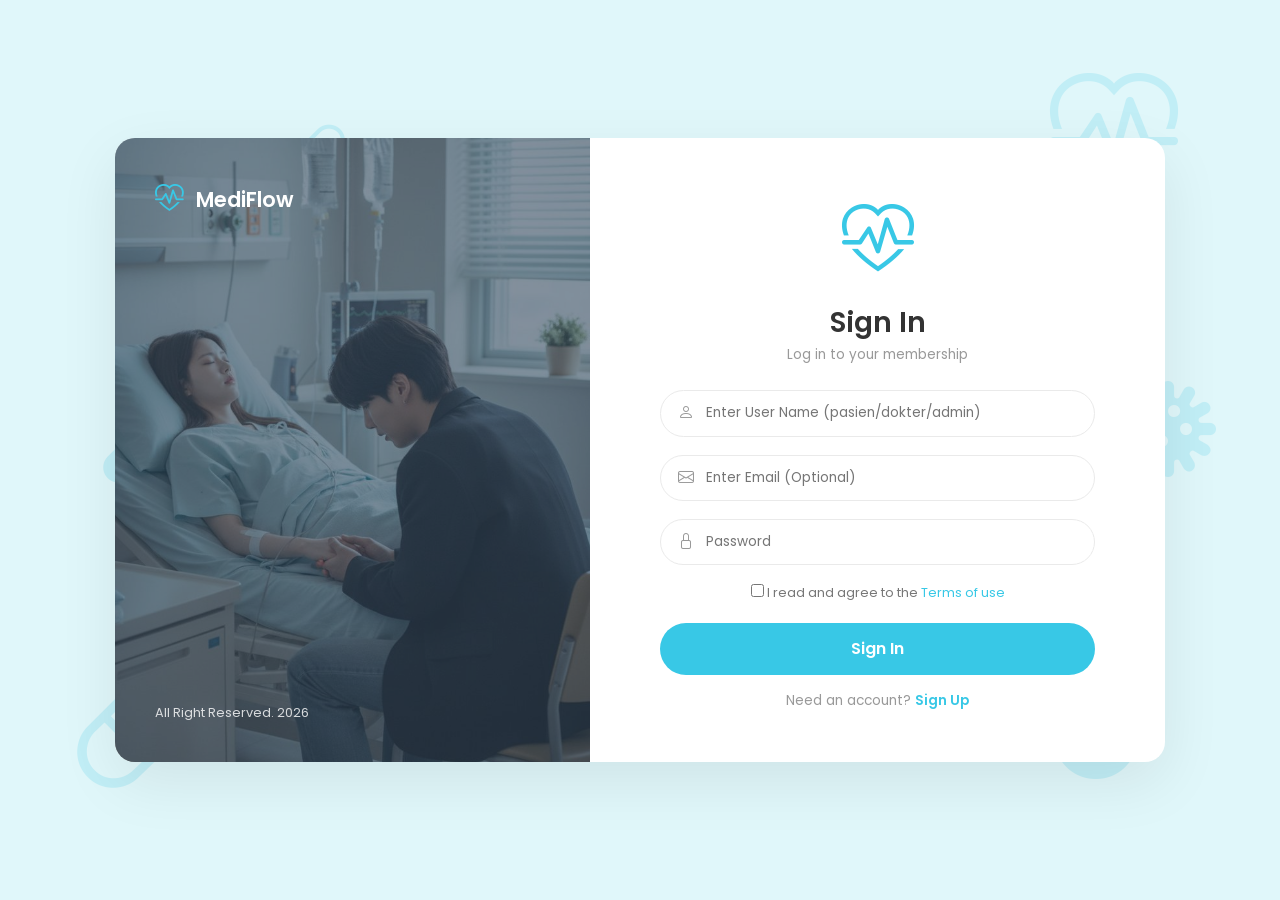
==== commit 7dfd406f: "Update Dashboard MediFlow 16/5/2026" ====
--- a/index.html
+++ b/index.html
@@ -42,8 +42,8 @@
 
         .bg-icon {
             position: absolute;
-            color: #38c8e6; /* Warna Senada Tombol Sign In */
-            opacity: 0.18; /* Transparansi halus agar tidak mengganggu mata */
+            color: #38c8e6; 
+            opacity: 0.18; 
             animation: floatAnim 8s ease-in-out infinite;
         }
 
@@ -110,10 +110,12 @@
             color: white; font-weight: 600; font-size: 1.3rem;
             position: relative; z-index: 2;
         }
+        /* Menggunakan icon detak jantung seperti di dashboard */
         .cal-logo i { font-size: 1.8rem; margin-right: 12px; color: #38c8e6; }
 
         /* Ikon Header Form Kanan */
         .form-logo { text-align: center; margin-bottom: 10px; }
+        /* Menggunakan icon detak jantung seperti di dashboard */
         .form-logo i { font-size: 4.5rem; color: #38c8e6; }
 
         /* Input Styling */
@@ -158,10 +160,10 @@
         <div class="login-split">
             
             <div class="log-left">
-                <img id="slider-image" src="images/rs1.jpg" style="position: absolute; top: 0; left: 0; width: 100%; height: 100%; object-fit: cover; z-index: 0; transition: opacity 0.8s ease-in-out;">
+                <img id="slider-image" src="images/wallpaper/rs1.jpg" style="position: absolute; top: 0; left: 0; width: 100%; height: 100%; object-fit: cover; z-index: 0; transition: opacity 0.8s ease-in-out;">
                 <div class="slider-overlay"></div>
                 <div class="cal-logo">
-                    <i class="bi bi-hospital"></i> 
+                    <i class="bi bi-heart-pulse"></i>
                     <span>MediFlow</span>
                 </div>
                 <div class="cal-footer">
@@ -172,7 +174,7 @@
             <div class="log-right">
                 <div class="form-center">
                     <div class="form-logo">
-                        <i class="bi bi-hospital"></i> 
+                        <i class="bi bi-heart-pulse"></i>
                     </div>
                     <h3 style="color: #333; text-align: center; margin-bottom: 5px; font-weight: 600;">Sign In</h3>
                     <p style="color: #999; text-align: center; font-size: 0.85rem; margin-bottom: 25px;">Log in to your membership</p>
@@ -206,17 +208,13 @@
         </div>
     </div>
 
+    <script src="js/script.js"></script>
+
     <script>
-        function prosesLogin() {
-            const user = document.getElementById('loginUsername').value.toLowerCase().trim();
-            if(user === 'pasien') { window.location.href = 'pages/pasien.html'; }
-            else if(user === 'dokter') { window.location.href = 'pages/dokter.html'; }
-            else if(user === 'admin') { window.location.href = 'pages/admin.html'; }
-            else { alert('Username salah! Harap ketik: pasien, dokter, atau admin'); }
-        }
-
         const sliderImg = document.getElementById('slider-image');
-        const images = ["images/rs1.jpg", "images/rs2.jpg", "images/rs3.jpg"];
+        
+        const images = ["images/wallpaper/rs1.jpg", "images/wallpaper/rs2.jpg", "images/wallpaper/rs3.jpg"];
+        
         images.forEach(src => { let i = new Image(); i.src = src; });
         
         let i = 0;
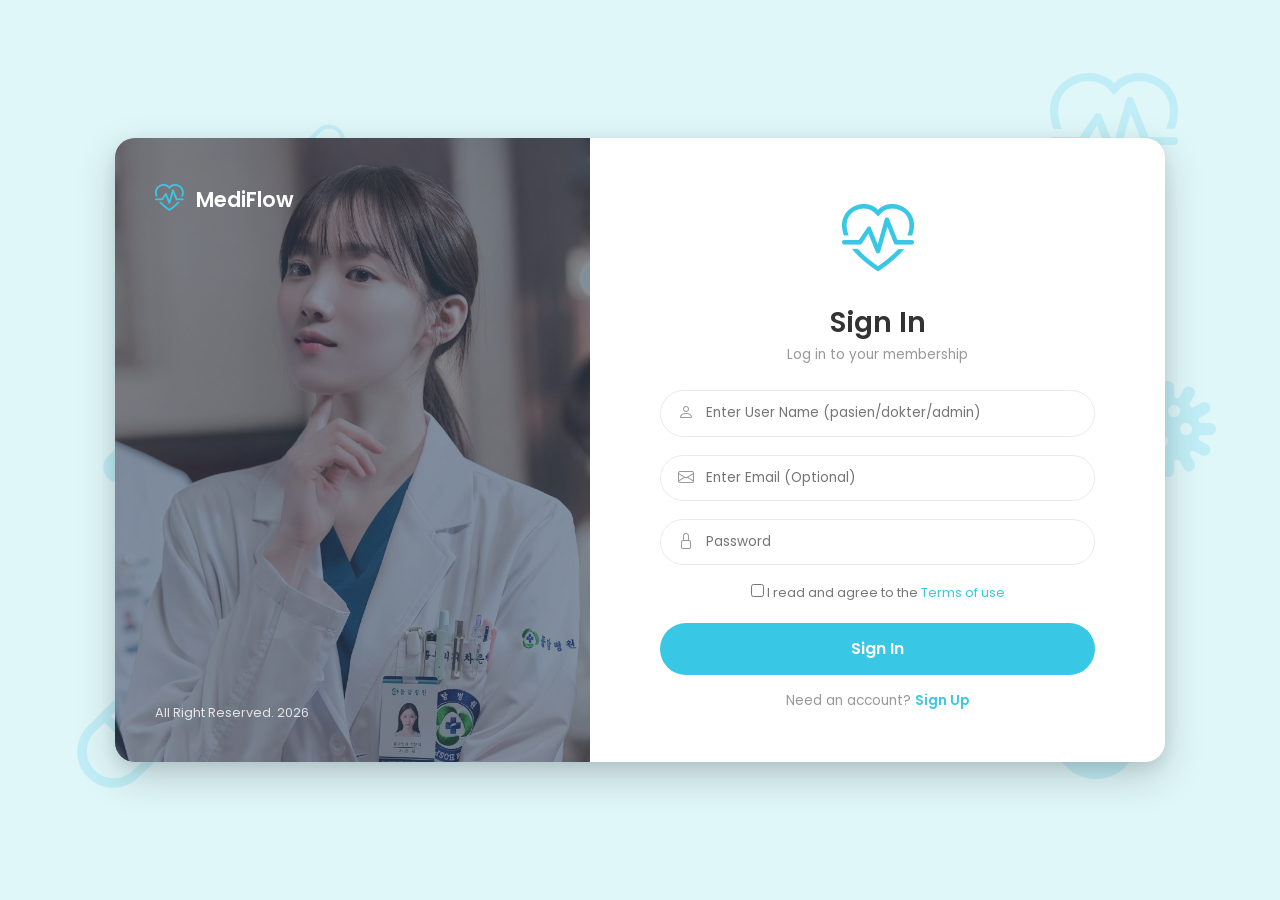
==== commit 32bb548b: "Update desain UI dashboard, hitung BMI otomatis, dan perbaikan animasi" ====
--- a/index.html
+++ b/index.html
@@ -68,7 +68,8 @@
         }
 
         .login-split {
-            box-shadow: 0 20px 60px rgba(0, 0, 0, 0.08);
+            /* 🔥 EFEK SHADOW BARU YANG ELEGAN ADA DI SINI 🔥 */
+            box-shadow: 0 15px 40px rgba(0, 0, 0, 0.18), 0 5px 15px rgba(0, 0, 0, 0.08);
             border-radius: 20px;
             overflow: hidden;
             background: white;
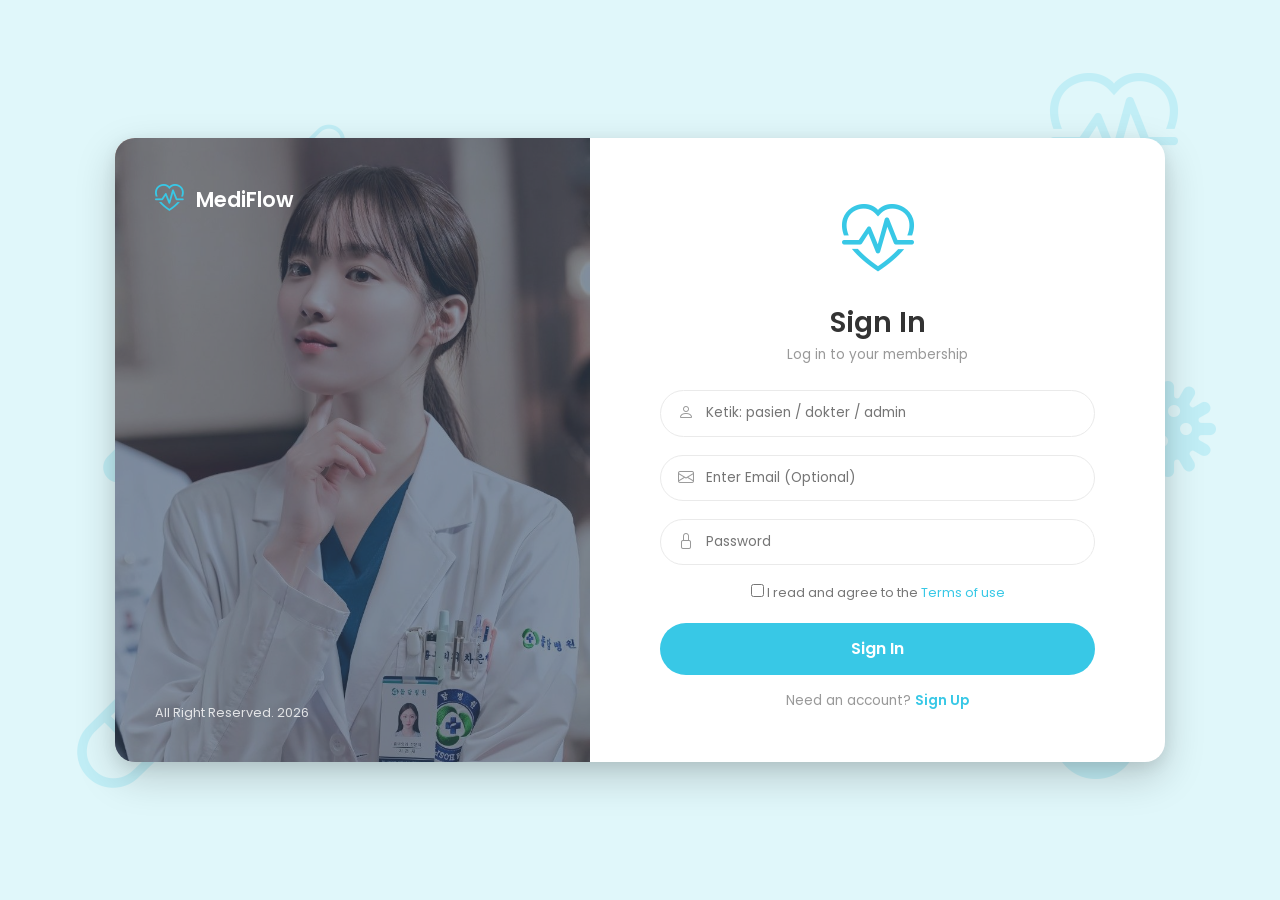
==== commit 27ea1d12: "new name dashboard" ====
--- a/index.html
+++ b/index.html
@@ -12,13 +12,13 @@
         /* RESET DASAR */
         * { box-sizing: border-box; }
 
-        /* --- 1. ANIMASI MELAYANG HALUS --- */
+        /* --- ANIMASI MELAYANG HALUS --- */
         @keyframes floatAnim {
             0%, 100% { transform: translateY(0) rotate(0deg); }
             50% { transform: translateY(-25px) rotate(8deg); }
         }
 
-        /* --- 2. LATAR BELAKANG BIRU MUDA BERSIH --- */
+        /* --- LATAR BELAKANG BIRU MUDA BERSIH --- */
         body.login-mode {
             background-color: #e0f7fa; 
             min-height: 100vh;
@@ -32,7 +32,7 @@
             font-family: 'Poppins', sans-serif;
         }
 
-        /* --- 3. SISTEM IKON BACKGROUND ALAT MEDIS (RAMAI) --- */
+        /* --- SISTEM IKON BACKGROUND ALAT MEDIS --- */
         .bg-icon-container {
             position: absolute;
             top: 0; left: 0; width: 100%; height: 100%;
@@ -61,14 +61,13 @@
         .i11 { top: 20%; left: 40%; font-size: 3.5rem; animation-delay: 4.5s; }
         .i12 { bottom: 20%; right: 45%; font-size: 4.5rem; animation-delay: 3.2s; }
 
-        /* --- 4. LAYOUT LOGIN UTAMA (LEBAR & LEGA) --- */
+        /* --- LAYOUT LOGIN UTAMA --- */
         .login-wrapper {
             position: relative;
             z-index: 10;
         }
 
         .login-split {
-            /* 🔥 EFEK SHADOW BARU YANG ELEGAN ADA DI SINI 🔥 */
             box-shadow: 0 15px 40px rgba(0, 0, 0, 0.18), 0 5px 15px rgba(0, 0, 0, 0.08);
             border-radius: 20px;
             overflow: hidden;
@@ -111,12 +110,10 @@
             color: white; font-weight: 600; font-size: 1.3rem;
             position: relative; z-index: 2;
         }
-        /* Menggunakan icon detak jantung seperti di dashboard */
         .cal-logo i { font-size: 1.8rem; margin-right: 12px; color: #38c8e6; }
 
         /* Ikon Header Form Kanan */
         .form-logo { text-align: center; margin-bottom: 10px; }
-        /* Menggunakan icon detak jantung seperti di dashboard */
         .form-logo i { font-size: 4.5rem; color: #38c8e6; }
 
         /* Input Styling */
@@ -182,7 +179,7 @@
 
                     <div class="input-icon">
                         <i class="bi bi-person"></i>
-                        <input type="text" id="loginUsername" class="cal-input" placeholder="Enter User Name (pasien/dokter/admin)">
+                        <input type="text" id="loginUsername" class="cal-input" placeholder="Ketik: pasien / dokter / admin">
                     </div>
                     <div class="input-icon">
                         <i class="bi bi-envelope"></i>
@@ -198,7 +195,7 @@
                         <label for="terms" style="color: #777;"> I read and agree to the <a href="#" style="color: #38c8e6; text-decoration: none;">Terms of use</a></label>
                     </div>
 
-                    <button class="btn-cal" onclick="prosesLogin()">Sign In</button>
+                    <button class="btn-cal" onclick="prosesLoginManual()">Sign In</button>
 
                     <div class="text-center mt-3" style="font-size: 0.85rem; color: #999;">
                         Need an account? <a href="#" style="color: #38c8e6; text-decoration: none; font-weight: 600;">Sign Up</a>
@@ -212,10 +209,33 @@
     <script src="js/script.js"></script>
 
     <script>
+        // 💥 LOGIKA LOGIN PINTAR (SUDAH DIUPDATE NAMA FILENYA) 💥
+        function prosesLoginManual() {
+            // Ambil apa yang diketik user di kotak username
+            let inputUser = document.getElementById("loginUsername").value.toLowerCase().trim();
+
+            if (inputUser === "dokter") {
+                window.location.href = "pages/dokter/dashboard.dokter.html";
+            } else if (inputUser === "pasien") {
+                window.location.href = "pages/pasien/dashboard.pasien.html";
+            } else if (inputUser === "admin") {
+                window.location.href = "pages/admin/dashboard.admin.html";
+            } else {
+                alert("Silakan ketik 'pasien', 'dokter', atau 'admin' pada kolom User Name untuk melanjutkan uji coba sistem.");
+            }
+        }
+
+        // SLIDER GAMBAR KIRI
         const sliderImg = document.getElementById('slider-image');
+        const images = [
+            "images/wallpaper/rs1.jpg", 
+            "images/wallpaper/rs2.jpg", 
+            "images/wallpaper/rs3.jpg", 
+            "images/wallpaper/rs4.jpg", 
+            "images/wallpaper/rs5.png"
+        ];
         
-        const images = ["images/wallpaper/rs1.jpg", "images/wallpaper/rs2.jpg", "images/wallpaper/rs3.jpg"];
-        
+        // Preload images agar transisi tidak ngelag
         images.forEach(src => { let i = new Image(); i.src = src; });
         
         let i = 0;
